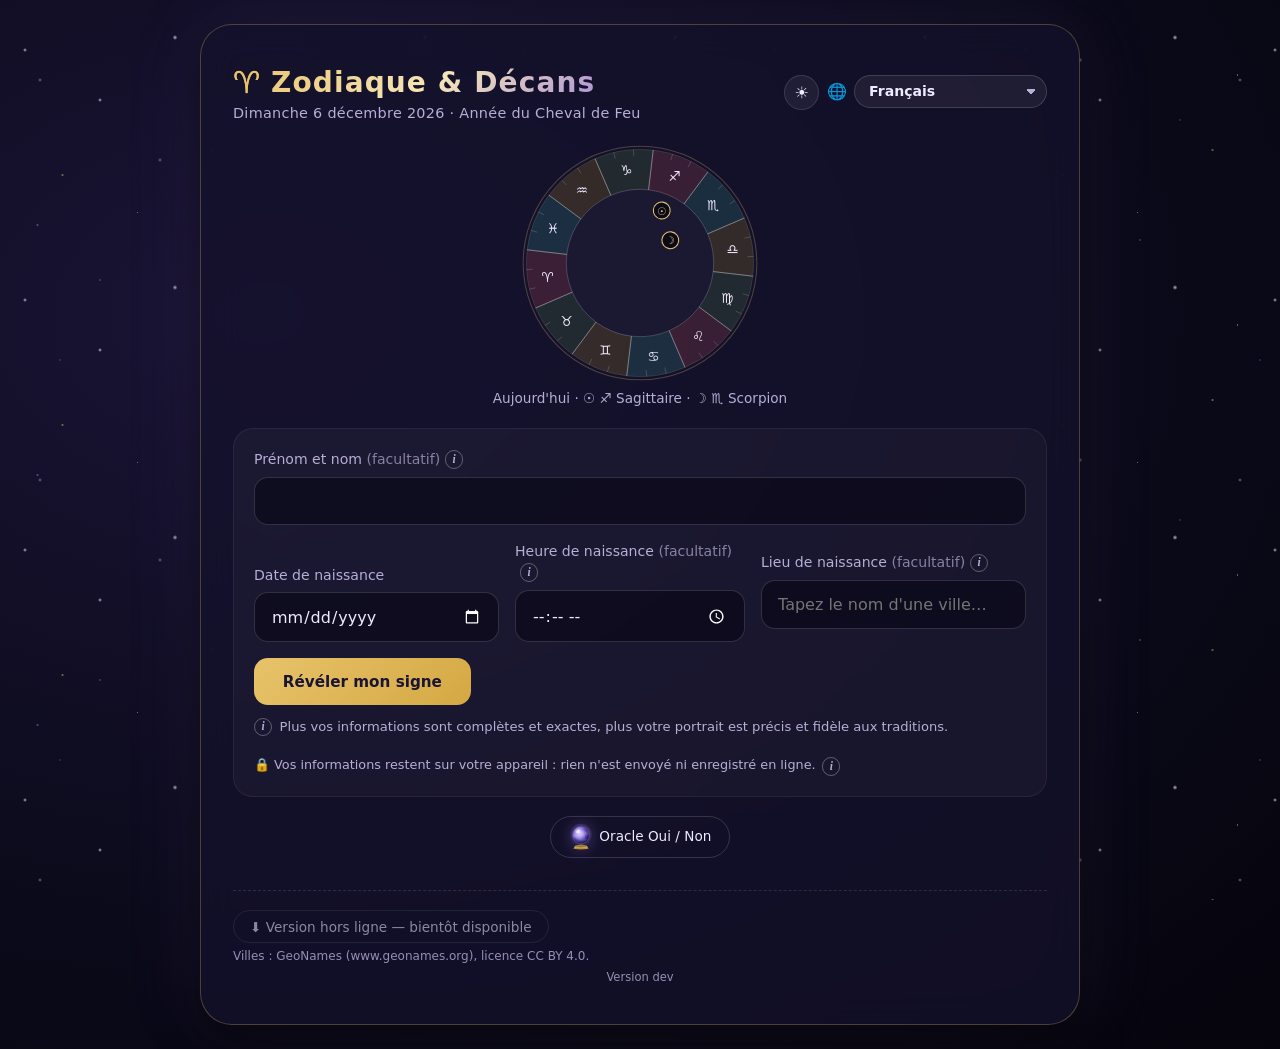
==== ZODIAC.html @ 946fdda5 "V7.8.1" ====
<!DOCTYPE html>
<html lang="fr">
<head>
<meta charset="UTF-8">
<meta name="viewport" content="width=device-width, initial-scale=1.0">
<title>Zodiaque & Décans · Cosmic Interface</title>
<!-- Export en image : copie locale de html2canvas (fonctionne sans internet) -->
<script src="html2canvas.min.js"></script>
<link rel="stylesheet" href="zodiac.css">
<link rel="stylesheet" href="zodiac-portrait.css">
<!-- Mode clair appliqué avant l'affichage, pour éviter un éclair sombre au chargement -->
<script>try { if (localStorage.getItem('zodiac_theme') === 'light') document.documentElement.dataset.theme = 'light'; } catch (e) {}</script>
</head>
<body>

<div class="app">
  <header class="header">
    <div class="brand">
      <h1><span class="sym" aria-hidden="true">♈&#xFE0E;</span><span id="appTitle">Zodiaque & Décans</span></h1>
      <p class="today" id="today"></p>
    </div>
    <div class="header-tools">
    <button type="button" class="theme-btn" id="themeBtn" aria-pressed="false"><span aria-hidden="true" id="themeIcon">☀</span></button>
    <div class="langs" id="langs">
      <span class="lang-globe" aria-hidden="true">🌐</span>
      <select id="langSelect" class="lang-select" aria-label="Language"></select>
    </div>
    </div>
  </header>

  <!-- Zone principale (repère pour les lecteurs d'écran) : roue, saisie et résultat -->
  <main class="app-main">
  <!-- Roue du zodiaque : tourne lentement à l'accueil, puis s'arrête sur le signe trouvé -->
  <figure class="wheel-wrap">
    <svg id="wheel" viewBox="-114 -114 228 228" role="img"></svg>
    <figcaption class="wheel-caption" id="wheelCaption"></figcaption>
  </figure>

  <div class="input-zone">
    <div class="field field-name">
      <div class="label-row"><label for="userName"><span id="labelName">Prénom et nom</span> <span class="opt">(facultatif)</span></label><span class="info-slot" id="infoSlotName"></span></div>
      <input type="text" id="userName" maxlength="40" autocomplete="name" spellcheck="false">
    </div>
    <div class="field">
      <label for="birthDate" id="labelBirthDate">Date de naissance</label>
      <input type="date" id="birthDate" required aria-describedby="errorMsg">
    </div>
    <div class="field field-time">
      <div class="label-row"><label for="birthTime"><span id="labelBirthTime">Heure de naissance</span> <span class="opt">(facultatif)</span></label><span class="info-slot" id="infoSlotTime"></span></div>
      <input type="time" id="birthTime">
    </div>
    <div class="field field-place">
      <div class="label-row"><label for="birthPlace"><span id="labelBirthPlace">Lieu de naissance</span> <span class="opt">(facultatif)</span></label><span class="info-slot" id="infoSlotPlace"></span></div>
      <div class="place-box">
        <input type="text" id="birthPlace" role="combobox" aria-autocomplete="list" aria-expanded="false" aria-controls="placeList" autocomplete="off" spellcheck="false">
        <button type="button" class="place-clear" id="placeClear" hidden>×</button>
        <ul class="place-list" id="placeList" role="listbox" hidden></ul>
      </div>
    </div>
    <button class="btn-reveal" id="btnReveal">Révéler mon signe</button>
    <p class="field-hint"><span class="field-hint-icon" aria-hidden="true">i</span> <span id="timePlaceHint"></span></p>
    <p class="privacy-line"><span aria-hidden="true">🔒</span> <span id="privacyLine"></span> <span class="info-slot" id="infoSlotPrivacy"></span></p>
  </div>
  <div class="oracle-entry"><button type="button" class="oracle-open" id="oracleOpen" data-oracle-open><span class="cb-mini" data-crystal="home"></span> <span id="oracleOpenLabel">Oracle Oui / Non</span></button></div>
  <div id="errorMsg" class="error-msg hidden" role="alert"></div>
  <div class="history" id="history" hidden></div>

  <div id="result" class="result hidden" aria-live="polite"></div>
  </main>

  <footer class="app-foot">
    <button type="button" class="offline-btn" id="offlineBtn"><span aria-hidden="true">⬇</span> <span id="offlineLabel">Version hors ligne</span></button>
    <button type="button" class="support-btn" id="supportOpen" data-support-open hidden><span aria-hidden="true">☕</span> <span id="supportOpenLabel">Soutenir le projet</span></button>
    <p class="offline-hint" id="offlineHint"></p>
    <p class="app-credit" id="placesCredit"></p>
    <p class="app-version" id="appVersion"></p>
  </footer>
</div>

<!-- SEARCH OVERLAY -->
<div id="overlay" class="search-overlay hidden" aria-hidden="true">
  <div class="sky">
    <svg class="constellation" viewBox="0 0 200 200" id="constSvg" aria-hidden="true"></svg>
    <div class="crosshair" id="crosshair"><div class="dot"></div></div>
  </div>
  <p class="search-text" id="searchText"></p>
</div>

<!-- ORACLE OUI / NON (zodiac-oracle.js) -->
<div id="oracle" class="oracle-overlay hidden" role="dialog" aria-modal="true" aria-labelledby="oracleTitle" aria-describedby="oracleHint" aria-hidden="true">
  <h2 class="oracle-title" id="oracleTitle">Oracle Oui / Non</h2>
  <p class="oracle-hint" id="oracleHint"></p>
  <div class="oracle-wheel">
    <span class="oracle-ans" data-answer="yes" style="left:50%;top:16%"></span>
    <span class="oracle-ans" data-answer="maybe" style="left:81%;top:50%"></span>
    <span class="oracle-ans" data-answer="no" style="left:50%;top:84%"></span>
    <span class="oracle-ans" data-answer="soon" style="left:19%;top:50%"></span>
    <div class="oracle-arrow" id="oracleArrow" aria-hidden="true"></div>
    <button type="button" class="oracle-spin" id="oracleSpin"><span class="cb-center" data-crystal="center" data-orbit="4"></span></button>
  </div>
  <p class="oracle-result" id="oracleResult" aria-live="polite"></p>
  <p class="oracle-note" id="oracleNote"></p>
  <button type="button" class="oracle-close" id="oracleClose">Fermer</button>
</div>

<!-- SOUTENIR LE PROJET (zodiac-support.js) -->
<div id="support" class="modal-overlay support-overlay hidden" role="dialog" aria-modal="true" aria-labelledby="supportTitle" aria-describedby="supportIntro" aria-hidden="true">
  <div class="modal support-card">
    <h2 class="support-title" id="supportTitle">Soutenir le projet</h2>
    <p class="support-intro" id="supportIntro"></p>
    <ul class="support-list" id="supportList"></ul>
    <button type="button" class="support-share" id="supportShare"><span aria-hidden="true">🔗</span> <span id="supportShareLabel">Partager l'appli</span></button>
    <p class="support-note" id="supportNote"></p>
    <button type="button" class="support-close" id="supportClose">Fermer</button>
  </div>
</div>

<!-- MODAL COMPATIBILITÉ -->
<div id="modalOverlay" class="modal-overlay hidden" role="dialog" aria-modal="true" aria-labelledby="modalTitle" aria-hidden="true">
  <div class="modal">
    <button class="modal-close" id="modalClose" aria-label="Close">×</button>
    <div class="modal-pair" id="modalPair"></div>
    <h3 id="modalTitle"></h3>
    <div class="modal-stars" id="modalStars"></div>
    <div class="modal-level" id="modalLevel"></div>
    <div class="modal-body" id="modalBody"></div>
  </div>
</div>

<!-- Ordre de chargement important : données → traductions → calculs → planètes → carte du ciel → observation → villes de naissance → thème natal → application -->
<script src="zodiac-data.js"></script>
<script src="zodiac-sky-data.js"></script>
<script src="zodiac-i18n.js"></script>
<script src="zodiac-i18n-fr.js"></script>
<script src="zodiac-i18n-en.js"></script>
<script src="zodiac-i18n-es.js"></script>
<script src="zodiac-i18n-zh.js"></script>
<script src="zodiac-i18n-ru.js"></script>
<script src="zodiac-i18n-de.js"></script>
<script src="zodiac-i18n-it.js"></script>
<script src="zodiac-i18n-ja.js"></script>
<script src="zodiac-i18n-ko.js"></script>
<script src="zodiac-i18n-pt.js"></script>
<script src="zodiac-i18n-tr.js"></script>
<script src="zodiac-i18n-ar.js"></script>
<script src="zodiac-i18n-hi.js"></script>
<script src="zodiac-i18n-th.js"></script>
<script src="zodiac-astro.js"></script>
<script src="zodiac-planets.js"></script>
<script src="zodiac-skymap.js"></script>
<script src="zodiac-observe.js"></script>
<script src="zodiac-places-data.js"></script>
<script src="zodiac-places.js"></script>
<script src="zodiac-natal.js"></script>
<script src="zodiac-transits.js"></script>
<script src="zodiac-calendar.js"></script>
<script src="zodiac-numerology.js"></script>
<script src="zodiac-tarot-art.js"></script>
<script src="zodiac-tarot-minors-art.js"></script>
<script src="zodiac-tarot.js"></script>
<script src="zodiac-spreads.js"></script>
<script src="zodiac-square.js"></script>
<script src="zodiac-portrait-data.js"></script>
<script src="zodiac-compat-data.js"></script>
<script src="zodiac-compat.js"></script>
<script src="zodiac-app.js"></script>
<script src="zodiac-oracle.js"></script>
<script src="zodiac-support.js"></script>
<script src="zodiac-portrait.js"></script>
<script src="zodiac-portrait-tests.js"></script>

</body>
</html>
---- zodiac.css ----
/* Zodiaque & Décans — feuille de style */
* { margin:0; padding:0; box-sizing:border-box; font-family:'Segoe UI',system-ui,sans-serif; }
:root{
  --bg-deep:#0b0a1a; --bg-card:rgba(20,18,45,.75);
  /* Couleurs dépendant du mode (sombre par défaut ; mode clair plus bas) */
  --page-bg:radial-gradient(ellipse at 20% 30%,#1a1435 0%,#0b0a1a 60%,#05040c 100%); --html-bg:#05040c;
  --ov-03:rgba(255,255,255,.03); --ov-04:rgba(255,255,255,.04); --ov-05:rgba(255,255,255,.05); --ov-06:rgba(255,255,255,.06);
  --ov-08:rgba(255,255,255,.08); --ov-12:rgba(255,255,255,.12); --ov-15:rgba(255,255,255,.15); --ov-30:rgba(255,255,255,.3);
  --pop-bg:#1b1738;
  --field-bg:rgba(10,8,25,.7); --scheme:dark; --option-bg:#1a1435; --on-gold:#1a1435; --on-purple:#0b0a1a; --purple-ink:#c4b0f0; --h1-mid:#f5e6b8;
  --modal-bg:linear-gradient(160deg,#1a1435,#0f0c24); --toast-bg:rgba(20,18,45,.95); --export-bg:#0b0a1a;
  --gold-bright:#e8c36a; --stars-opacity:.7; --stars2-opacity:.4;
  --star-5:#f8d677; --star-5-glow:0 0 8px rgba(248,214,119,.7); --star-4:#e8c269; --star-4-glow:0 0 5px rgba(232,194,105,.4);
  --star-3:#c1a057; --star-2:#957e50; --star-1:#71634b;
  --gold:#e8c36a; --purple:#9b7ede;
  --text:#f0eaff; --muted:#b8aed6;
  --glow:rgba(232,195,106,.25);
  --red:#ff5470; --green:#7de6a0;
  --transition-theme: .8s ease;
}
/* ---------- Mode clair ----------
   Mêmes variables, valeurs claires. --gold et --purple sont recalculés en JS (paintTheme) : couleur du signe
   assombrie pour rester lisible sur fond clair. La carte du ciel et l'animation de recherche restent nocturnes. */
:root[data-theme="light"]{
  --bg-deep:#f4f1fb; --bg-card:rgba(255,255,255,.82); --text:#1d1640; --muted:#5b5180;
  --red:#c8203f; --green:#1d8a4b;
  --page-bg:radial-gradient(ellipse at 20% 30%,#ffffff 0%,#f1edfb 55%,#e2d9f4 100%); --html-bg:#e2d9f4;
  --ov-03:rgba(40,28,90,.035); --ov-04:rgba(40,28,90,.045); --ov-05:rgba(40,28,90,.06); --ov-06:rgba(40,28,90,.08);
  --ov-08:rgba(40,28,90,.11); --ov-12:rgba(40,28,90,.14); --ov-15:rgba(40,28,90,.2); --ov-30:rgba(40,28,90,.3);
  --pop-bg:#ffffff;
  --field-bg:#ffffff; --scheme:light; --option-bg:#ffffff; --on-gold:#ffffff; --on-purple:#ffffff; --purple-ink:#5a3fa8; --h1-mid:#b08a2e;
  --modal-bg:linear-gradient(160deg,#ffffff,#f1edfb); --toast-bg:rgba(255,255,255,.97); --export-bg:#f4f1fb;
  --stars-opacity:.35; --stars2-opacity:.2;
  --star-5:#b8860b; --star-5-glow:none; --star-4:#c49a3a; --star-4-glow:none;
  --star-3:#c9ae72; --star-2:#d6c6a0; --star-1:#e3d9c2;
}

/* Fond sous la page : évite un éclair blanc lors du défilement élastique sur mobile */
html{ background:var(--html-bg); }
body{
  min-height:100vh;
  background:var(--page-bg);
  display:flex; align-items:center; justify-content:center;
  padding:1.5rem; overflow-x:hidden; position:relative;
}
body::before, body::after{
  content:''; position:fixed; inset:0; pointer-events:none; z-index:0;
  background-image:
    radial-gradient(2px 2px at 10% 20%,#fff,transparent),
    radial-gradient(1.5px 1.5px at 25% 70%,var(--gold),transparent),
    radial-gradient(2px 2px at 40% 40%,#fff,transparent),
    radial-gradient(1px 1px at 55% 85%,var(--purple),transparent),
    radial-gradient(2.5px 2.5px at 70% 15%,#fff,transparent),
    radial-gradient(1.5px 1.5px at 85% 60%,var(--gold),transparent),
    radial-gradient(1px 1px at 95% 30%,#fff,transparent),
    radial-gradient(1.5px 1.5px at 15% 90%,var(--purple),transparent);
  background-size:250px 250px;
  animation:starDrift 120s linear infinite; opacity:var(--stars-opacity);
  transition:background-image var(--transition-theme);
}
body::after{ background-size:400px 400px; animation-duration:200s; animation-direction:reverse; opacity:var(--stars2-opacity); }
@keyframes starDrift{ from{background-position:0 0} to{background-position:500px 500px} }

.app{
  position:relative; z-index:2; width:100%; max-width:880px;
  background:var(--bg-card); backdrop-filter:blur(18px); -webkit-backdrop-filter:blur(18px);
  border:1px solid var(--glow); border-radius:32px; padding:2.5rem 2rem;
  box-shadow:0 20px 40px rgba(0,0,0,.5), 0 0 80px rgba(155,126,222,.12);
  animation:fadeUp .8s cubic-bezier(.2,.8,.3,1);
  transition:border-color var(--transition-theme), box-shadow var(--transition-theme), max-width .5s ease;
}
@keyframes fadeUp{ from{opacity:0; transform:translateY(30px)} to{opacity:1; transform:translateY(0)} }

/* HEADER */
.header{ display:flex; flex-wrap:wrap; align-items:center; justify-content:space-between; gap:1rem; margin-bottom:1.8rem; }
.header h1{
  font-size:1.75rem; font-weight:600; letter-spacing:.04em;
  background:linear-gradient(135deg,var(--gold),var(--h1-mid),var(--purple));
  -webkit-background-clip:text; background-clip:text; color:transparent;
  display:flex; align-items:center; gap:.6rem;
  transition:background var(--transition-theme);
}
.sym, .sign-icon, .aff-sym, .modal-pair, .ruler-tag{ font-variant-emoji:text; }
.header h1 .sym{
  font-size:1.9rem; color:var(--gold); -webkit-text-fill-color:var(--gold);
  animation:spinSlow 20s linear infinite; display:inline-block;
  transition:color var(--transition-theme);
}
@keyframes spinSlow{ to{transform:rotate(360deg)} }

.langs{ display:flex; align-items:center; gap:.4rem; position:relative; }
.lang-globe{ font-size:1rem; opacity:.85; }
.lang-select{
  background:var(--ov-06); border:1px solid var(--ov-15); color:var(--text); border-radius:999px;
  padding:.45rem 2rem .45rem .9rem; font-size:.88rem; font-weight:600; cursor:pointer; color-scheme:var(--scheme);
  appearance:none; -webkit-appearance:none;
  background-image:linear-gradient(45deg, transparent 50%, var(--muted) 50%), linear-gradient(135deg, var(--muted) 50%, transparent 50%);
  background-position:calc(100% - 15px) 52%, calc(100% - 10px) 52%; background-size:5px 5px, 5px 5px; background-repeat:no-repeat;
}
[dir="rtl"] .lang-select{ padding:.45rem .9rem .45rem 2rem; background-position:15px 52%, 10px 52%; }
.lang-select:hover{ border-color:var(--gold); }
.lang-select:focus-visible{ outline:2px solid var(--gold); outline-offset:2px; }
.lang-btn{
  background:var(--ov-06); border:1px solid var(--ov-12);
  color:var(--muted); padding:.4rem .75rem; border-radius:999px;
  font-size:.8rem; font-weight:500; cursor:pointer;
  transition:all .25s ease;
}
.lang-btn:hover{ background:rgba(232,195,106,.15); color:var(--text); border-color:var(--gold); }
.lang-btn.active{ background:var(--gold); color:var(--on-gold); border-color:var(--gold); font-weight:700; box-shadow:0 0 18px rgba(232,195,106,.4); }
.lang-btn:focus-visible, .btn-reveal:focus-visible, .btn-secondary:focus-visible, .aff-item:focus-visible{
  outline:2px solid var(--gold); outline-offset:3px;
}

/* INPUT */
.input-zone{
  display:flex; flex-wrap:wrap; gap:1rem; align-items:flex-end;
  padding:1.25rem; margin-bottom:1rem;
  background:var(--ov-03); border-radius:20px;
  border:1px solid var(--ov-06);
}
.field{ display:flex; flex-direction:column; gap:.45rem; flex:1 1 220px; min-width:0; }
.field-time{ flex:0 1 230px; }
.field-name{ flex:1 1 100%; }
/* Libellés sur plusieurs lignes si besoin (langues aux mots longs) ; les champs restent alignés en bas */
.input-zone label{ font-size:.88rem; color:var(--muted); font-weight:500; white-space:normal; line-height:1.3; }
.field{ justify-content:flex-end; }
.input-zone .opt{ font-weight:400; opacity:.7; }
.input-zone select{
  width:100%; background:var(--field-bg); border:1px solid var(--ov-15); border-radius:14px;
  padding:.85rem 1rem; color:var(--text); font-size:1rem; outline:none; color-scheme:var(--scheme);
}
.input-zone select:focus{ border-color:var(--gold); box-shadow:0 0 0 3px rgba(232,195,106,.15); }
.field-place{ flex:1 1 240px; }
/* Champ de recherche de ville et suggestions */
.place-box{ position:relative; }
.place-box input{ width:100%; padding-inline-end:2.4rem; }
.place-clear{
  position:absolute; inset-inline-end:.45rem; top:50%; transform:translateY(-50%); width:1.8rem; height:1.8rem;
  border:none; border-radius:50%; background:transparent; color:var(--muted); font-size:1.2rem; line-height:1; cursor:pointer;
}
.place-clear:hover{ color:var(--text); background:var(--ov-08); }
.place-clear:focus-visible{ outline:2px solid var(--gold); outline-offset:1px; }
.place-list{
  position:absolute; inset-inline:0; top:calc(100% + 4px); z-index:60; list-style:none; max-height:330px; overflow-y:auto;
  background:var(--pop-bg); border:1px solid var(--ov-15); border-radius:14px; box-shadow:0 14px 34px rgba(0,0,0,.35); padding:.3rem;
}
.place-list[hidden]{ display:none; }
.place-list li{ display:flex; justify-content:space-between; align-items:baseline; gap:.8rem; padding:.55rem .75rem; border-radius:10px; cursor:pointer; }
.place-list li[aria-selected="true"]{ background:var(--ov-08); box-shadow:inset 3px 0 0 var(--gold); }
.place-list li:hover{ background:var(--ov-06); }
.po-name{ color:var(--text); font-size:.95rem; }
.po-alt{ color:var(--muted); font-size:.85rem; }
.po-meta{ color:var(--muted); font-size:.8rem; text-align:end; flex:none; max-width:55%; }
.po-empty{ color:var(--muted); font-size:.88rem; cursor:default; }
@media (max-width:640px){
  .place-list li{ flex-direction:column; align-items:flex-start; gap:.1rem; }
  .po-meta{ text-align:start; max-width:none; }
}
.range-warn{ margin:.5rem 0 0; padding:.55rem .8rem; border-radius:10px; font-size:.85rem; color:var(--text);
  background:rgba(255,167,87,.12); border:1px solid rgba(255,167,87,.4); }
.compat-form .field-place{ flex:1 1 220px; }
/* Observer le ciel cette nuit */
.night-card{ margin-top:1.1rem; }
.night-card h4{ font-size:.75rem; text-transform:uppercase; letter-spacing:.12em; color:var(--gold); margin:1rem 0 .5rem; }
.night-grid{ display:grid; grid-template-columns:repeat(auto-fit, minmax(170px, 1fr)); gap:.8rem; }
.night-item{ display:flex; flex-direction:column; gap:.2rem; }
.night-label{ font-size:.72rem; color:var(--muted); text-transform:uppercase; letter-spacing:.08em; }
.night-value{ color:var(--text); font-weight:600; font-size:.95rem; font-variant-emoji:text; }
.night-msg, .night-best{ color:var(--text); font-size:.9rem; margin-top:.6rem; }
.night-planets{ list-style:none; display:grid; gap:.4rem; color:var(--text); font-size:.92rem; }
.ecl-safety{ margin-top:.6rem; padding:.5rem .7rem; border-radius:10px; font-size:.82rem; color:var(--text);
  background:rgba(255,167,87,.12); border:1px solid rgba(255,167,87,.4); }
/* Synastrie */
.syn{ margin-top:1.2rem; padding-top:1rem; border-top:1px dashed rgba(255,255,255,.1); }
.syn h4{ font-size:.75rem; text-transform:uppercase; letter-spacing:.12em; color:var(--gold); margin-bottom:.4rem; }
.syn-balance{ color:var(--text); font-weight:600; margin-bottom:.8rem; }
.syn-cols{ display:grid; grid-template-columns:1fr 1fr; gap:1rem; }
.syn-col{ background:rgba(255,255,255,.03); border-radius:14px; padding:.8rem 1rem; }
.syn-col h5{ font-size:.72rem; text-transform:uppercase; letter-spacing:.1em; margin-bottom:.6rem; }
.syn-col.good h5{ color:var(--green); } .syn-col.bad h5{ color:var(--red); }
.syn-col ul{ list-style:none; display:grid; gap:.6rem; }
.syn-pair{ color:var(--text); font-size:.9rem; line-height:1.5; }
.syn-pair .sub{ color:var(--muted); font-size:.78rem; }
.syn-asp{ color:var(--gold); white-space:nowrap; }
.syn-col p{ color:var(--muted); font-size:.82rem; margin-top:.15rem; }
@media (max-width:640px){ .syn-cols{ grid-template-columns:1fr; } }
/* Roue du thème interactive */
.natal-wheel{ flex-direction:column; align-items:center; }
.wheel-hint{ color:var(--muted); font-size:.78rem; text-align:center; margin-top:.4rem; max-width:320px; }
.nw-hit{ cursor:pointer; outline:none; }
.nw-hitzone{ fill:transparent; }
.nw-hitline{ stroke:transparent; stroke-width:7; }
.nw-hit:hover .ws, .nw-hit:focus-visible .ws{ filter:brightness(1.5); }
.nw-hit:hover .nw-planet, .nw-hit:focus-visible .nw-planet, .nw-pl.nw-on .nw-planet,
.nw-hit:hover .nw-num, .nw-hit:focus-visible .nw-num, .nw-hit:hover .nw-axis-lab, .nw-hit:focus-visible .nw-axis-lab{ filter:drop-shadow(0 0 3px var(--gold)); font-weight:700; }
.nw-hit:focus-visible .nw-hitzone{ stroke:var(--gold); stroke-width:1; }
.nw-asp-g:hover .nw-asp, .nw-asp-g.nw-on .nw-asp{ stroke-width:1.8; opacity:1; }
.natal-svg.nw-focusing .nw-asp-g:not(.nw-on){ opacity:.12; }
/* Numérologie */
.numbers{ display:grid; gap:1.1rem; }
.num-card h3{ margin-bottom:.8rem; }
.num-grid{ display:grid; grid-template-columns:repeat(auto-fit, minmax(230px, 1fr)); gap:1rem; }
.num-item{ display:flex; flex-direction:column; gap:.5rem; }
.num-head{ display:flex; align-items:center; gap:.9rem; }
.num-value{ flex:none; display:inline-flex; align-items:center; justify-content:center; width:3.2rem; height:3.2rem; border-radius:50%;
  font-size:1.6rem; font-weight:700; color:var(--gold); border:2px solid var(--gold); box-shadow:0 0 18px var(--glow); }
.num-value.small{ width:2.4rem; height:2.4rem; font-size:1.15rem; border-width:1.5px; }
.num-label{ color:var(--text); font-weight:700; font-size:1rem; }
.num-desc{ color:var(--muted); font-size:.82rem; }
.num-master{ align-self:flex-start; font-size:.72rem; text-transform:uppercase; letter-spacing:.08em; color:#c4b0f0;
  background:rgba(155,126,222,.15); border:1px solid rgba(155,126,222,.35); border-radius:999px; padding:.2rem .7rem; }
.num-text{ color:var(--muted); font-size:.9rem; line-height:1.55; }
.num-cycles{ display:grid; grid-template-columns:repeat(3, 1fr); gap:1rem; margin-top:.4rem; }
.num-cycle{ display:flex; gap:.7rem; align-items:flex-start; }
.num-missing{ color:var(--text); font-size:.9rem; }
@media (max-width:640px){
  .num-cycles{ grid-template-columns:1fr; }
}
.app-credit{ flex:1 1 100%; color:var(--muted); font-size:.75rem; opacity:.8; }
.input-zone input[type=date], .input-zone input[type=time], .input-zone input[type=text]{
  width:100%; background:var(--field-bg);
  border:1px solid var(--ov-15); border-radius:14px;
  padding:.85rem 1rem; color:var(--text); font-size:1rem;
  outline:none; transition:border .3s, box-shadow .3s; color-scheme:var(--scheme);
}
.input-zone input:focus{ border-color:var(--gold); box-shadow:0 0 0 3px rgba(232,195,106,.15); }
.input-zone input.error{ border-color:var(--red); box-shadow:0 0 0 3px rgba(255,84,112,.15); }
.btn-reveal{
  background:linear-gradient(135deg,var(--gold),#d4a843); color:var(--on-gold);
  border:none; padding:.9rem 1.8rem; border-radius:14px;
  font-weight:700; font-size:.95rem; cursor:pointer;
  transition:transform .2s, box-shadow .3s, background var(--transition-theme);
  white-space:nowrap;
}
.btn-reveal:hover{ transform:translateY(-2px); box-shadow:0 12px 28px rgba(232,195,106,.35); }
.btn-reveal:active{ transform:translateY(0); }
.btn-reveal:disabled{ opacity:.5; cursor:wait; }

.error-msg{
  color:var(--red); font-size:.85rem; padding:.5rem 1rem;
  background:rgba(255,84,112,.1); border-radius:10px;
  border:1px solid rgba(255,84,112,.25); margin-bottom:1rem;
  animation:fadeIn .3s ease;
}
.error-msg.hidden{ display:none; }

/* ACTIONS SUR RÉSULTAT */
.result-actions{
  display:flex; gap:.6rem; flex-wrap:wrap; margin-bottom:1rem;
  animation:fadeIn .4s ease;
}
.btn-secondary{
  background:var(--ov-05); border:1px solid var(--ov-15);
  color:var(--text); padding:.6rem 1.1rem; border-radius:12px;
  font-size:.85rem; font-weight:500; cursor:pointer;
  transition:all .25s ease;
  display:inline-flex; align-items:center; gap:.4rem;
}
.btn-secondary:hover{ background:rgba(232,195,106,.15); border-color:var(--gold); transform:translateY(-1px); }
.btn-secondary:disabled{ opacity:.6; cursor:wait; }

/* SEARCH OVERLAY */
.search-overlay{
  position:fixed; inset:0; z-index:100;
  background:radial-gradient(ellipse at center,#0d0a24 0%,#04030a 100%);
  display:flex; flex-direction:column; align-items:center; justify-content:center;
  gap:2rem; transition:opacity .4s ease;
}
.search-overlay.hidden{ display:none; }
.search-overlay.fade-out{ opacity:0; }

.sky{
  position:relative; width:320px; height:320px;
  border-radius:50%;
  background:radial-gradient(circle,rgba(155,126,222,.08) 0%,transparent 70%);
  box-shadow:0 0 60px rgba(155,126,222,.15);
}
.sky::before, .sky::after{
  content:''; position:absolute; border-radius:50%;
  border:1px solid rgba(232,195,106,.15); pointer-events:none;
}
.sky::before{ inset:10%; animation:spinSlow 30s linear infinite; }
.sky::after{ inset:25%; border-color:rgba(155,126,222,.2); animation:spinSlow 20s linear infinite reverse; }

.crosshair{
  position:absolute; left:50%; top:50%;
  width:44px; height:44px; transform:translate(-50%,-50%);
  pointer-events:none; z-index:5;
}
.crosshair::before, .crosshair::after{
  content:''; position:absolute; background:var(--gold-bright);
  box-shadow:0 0 8px var(--gold-bright);
}
.crosshair::before{ left:50%; top:0; width:1px; height:100%; transform:translateX(-50%); }
.crosshair::after{ top:50%; left:0; height:1px; width:100%; transform:translateY(-50%); }
.crosshair .dot{
  position:absolute; left:50%; top:50%; width:6px; height:6px;
  background:var(--gold-bright); border-radius:50%; transform:translate(-50%,-50%);
  box-shadow:0 0 12px var(--gold-bright);
}

.constellation{ position:absolute; inset:0; width:100%; height:100%; }
.const-star{ fill:#fff; opacity:0; animation:starFade .4s ease-out forwards; filter:drop-shadow(0 0 4px var(--gold-bright)); }
@keyframes starFade{ to{opacity:1} }
.const-line{
  stroke:var(--gold-bright); stroke-width:1.6; fill:none;
  stroke-dasharray:100; stroke-dashoffset:100;
  animation:drawLine .55s ease-out forwards;
  filter:drop-shadow(0 0 3px var(--gold-bright));
}
@keyframes drawLine{ to{stroke-dashoffset:0} }

.search-text{
  color:var(--gold-bright); font-size:1rem; letter-spacing:.15em;
  text-transform:uppercase; font-weight:500;
  animation:pulseText 1.4s ease-in-out infinite;
}
@keyframes pulseText{ 0%,100%{opacity:.5} 50%{opacity:1} }

/* ORACLE OUI / NON (zodiac-oracle.js) — même ambiance que l'écran de recherche, dans les deux thèmes */
.oracle-entry{ display:flex; justify-content:center; margin-top:1.2rem; }
.oracle-open{
  background:transparent; border:1px solid var(--ov-15); color:var(--text); cursor:pointer;
  border-radius:999px; padding:.45rem 1.1rem; font:inherit; font-size:.85rem;
}
.oracle-open:hover{ border-color:var(--gold); }
.oracle-open:focus-visible{ outline:2px solid var(--gold); outline-offset:3px; }
.oracle-more{ text-align:center; margin:1.4rem 0 .4rem; }
.oracle-overlay{
  position:fixed; inset:0; z-index:150; overflow-y:auto;
  background:radial-gradient(ellipse at center,#0d0a24 0%,#04030a 100%); color:#f0eaff;
  display:flex; flex-direction:column; align-items:center; justify-content:center; gap:1.1rem;
  padding:calc(1.5rem + env(safe-area-inset-top, 0px)) 1rem calc(1.5rem + env(safe-area-inset-bottom, 0px));
  text-align:center; animation:fadeIn .4s ease;
}
.oracle-overlay.hidden{ display:none; }
.oracle-title{ color:var(--gold-bright); font-size:1.05rem; letter-spacing:.15em; text-transform:uppercase; font-weight:600; margin:0; }
.oracle-hint{ color:#cfc6ea; font-size:.9rem; margin:0; max-width:30rem; min-height:1.4em; }
.oracle-wheel{
  position:relative; width:min(88vw, 330px); aspect-ratio:1; flex:none; border-radius:50%;
  background:radial-gradient(circle,rgba(155,126,222,.12) 0%,transparent 70%);
  box-shadow:0 0 60px rgba(155,126,222,.18), inset 0 0 0 1px rgba(232,195,106,.25);
}
.oracle-wheel::before, .oracle-wheel::after{ content:''; position:absolute; border-radius:50%; pointer-events:none; }
.oracle-wheel::before{ inset:18%; border:1px dashed rgba(232,195,106,.18); animation:spinSlow 40s linear infinite; }
.oracle-wheel::after{ inset:32%; border:1px solid rgba(155,126,222,.25); animation:spinSlow 26s linear infinite reverse; }
.oracle-ans{
  position:absolute; transform:translate(-50%,-50%); white-space:nowrap;
  color:#b8aed6; font-size:.95rem; font-weight:600; letter-spacing:.04em; z-index:1;
  transition:color .4s ease, text-shadow .4s ease, transform .4s ease;
}
.oracle-ans.on{ color:var(--gold-bright); text-shadow:0 0 12px var(--gold-bright), 0 0 24px var(--gold-bright); transform:translate(-50%,-50%) scale(1.12); }
@media (max-width:480px){ .oracle-ans{ font-size:.85rem; } }
/* Flèche lumineuse qui fait le tour du cercle : un calque de la taille du cercle tourne sur lui-même,
   la pointe (en haut du calque) longe le bord et montre la réponse vers l'intérieur */
.oracle-arrow{ position:absolute; inset:0; transform:rotate(0deg); pointer-events:none; }
.oracle-arrow::before{
  content:''; position:absolute; left:50%; top:1.5%; transform:translateX(-50%);
  border-left:10px solid transparent; border-right:10px solid transparent; border-top:16px solid var(--gold-bright);
  filter:drop-shadow(0 0 6px var(--gold-bright));
}
.oracle-arrow.spinning::before{ animation:oracleGlow .3s ease-in-out infinite alternate; }
@keyframes oracleGlow{ from{ opacity:.55; filter:drop-shadow(0 0 3px var(--gold-bright)) } to{ opacity:1; filter:drop-shadow(0 0 12px var(--gold-bright)) drop-shadow(0 0 22px var(--gold-bright)) } }
.oracle-spin{
  position:absolute; left:50%; top:50%; transform:translate(-50%,-50%); z-index:2;
  width:34%; aspect-ratio:1; border-radius:50%; cursor:pointer; padding:0;
  border:0; background:transparent; color:var(--gold-bright);
}
.oracle-spin:hover .crystal-ball{ filter:drop-shadow(0 0 14px rgba(196,170,255,.75)); }
.oracle-spin:focus-visible{ outline:2px solid var(--gold-bright); outline-offset:4px; }
.oracle-result{ color:var(--gold-bright); font-size:1.6rem; font-weight:700; letter-spacing:.12em; text-transform:uppercase; min-height:1.3em; margin:0; }
.oracle-result:not(:empty){ animation:fadeIn .5s ease; }
.oracle-note{ color:#9d93c0; font-size:.78rem; font-style:italic; margin:0; }
.oracle-close{
  background:transparent; border:1px solid rgba(232,195,106,.35); color:var(--gold-bright); cursor:pointer;
  border-radius:999px; padding:.45rem 1.4rem; font:inherit; font-size:.85rem;
}
.oracle-close:hover{ border-color:var(--gold-bright); }
.oracle-close:focus-visible{ outline:2px solid var(--gold-bright); outline-offset:3px; }
@media (prefers-reduced-motion: reduce){ .oracle-wheel::before, .oracle-wheel::after, .oracle-arrow.spinning::before{ animation:none; } }
/* Boule de cristal de l'Oracle (zodiac-oracle.js) : brume, halo, étincelles, étoiles en orbite */
.crystal-ball{ display:block; width:100%; height:auto; overflow:visible; filter:drop-shadow(0 0 8px rgba(155,126,230,.45)); transition:filter .4s ease; }
.cb-mist{ transform-box:fill-box; transform-origin:center; animation:cbMist 14s linear infinite; }
.cb-halo{ transform-box:fill-box; transform-origin:center; animation:cbHalo 3.2s ease-in-out infinite; }
.cb-spark{ animation:cbSpark 2.4s ease-in-out infinite; }
.cb-spark.s2{ animation-delay:.6s; } .cb-spark.s3{ animation-delay:1.2s; } .cb-spark.s4{ animation-delay:1.8s; }
@keyframes cbMist{ to{ transform:rotate(360deg); } }
@keyframes cbHalo{ 0%,100%{ opacity:.65; transform:scale(.96); } 50%{ opacity:1; transform:scale(1.04); } }
@keyframes cbSpark{ 0%,100%{ opacity:.15; } 50%{ opacity:1; } }
.cb-mini, .cb-center, .cb-teaser{ position:relative; display:inline-block; }
.cb-mini{ width:24px; height:26px; vertical-align:middle; margin-inline-end:.15rem; }
.cb-center{ width:100%; height:100%; }
.cb-teaser{ width:92px; flex:none; }
.cb-orbit{ position:absolute; inset:-14%; animation:cbOrbit 18s linear infinite; pointer-events:none; }
.cb-star{ position:absolute; left:50%; top:50%; color:var(--gold-bright); font-size:.75rem; line-height:1;
  transform:rotate(var(--a)) translateY(-62%) translateY(-1.2rem); text-shadow:0 0 6px var(--gold-bright); }
.cb-center .cb-orbit{ inset:-22%; }
.cb-center .cb-star{ font-size:.9rem; transform:rotate(var(--a)) translateY(-3.4rem); }
.cb-teaser .cb-star{ transform:rotate(var(--a)) translateY(-3.2rem); }
@keyframes cbOrbit{ to{ transform:rotate(360deg); } }
.oracle-overlay.is-spinning .cb-mist{ animation-duration:1.4s; }
.oracle-overlay.is-spinning .cb-halo{ animation-duration:.8s; }
.oracle-overlay.is-spinning .cb-orbit{ animation-duration:3s; }
.oracle-overlay.is-spinning .crystal-ball{ filter:drop-shadow(0 0 18px rgba(214,190,255,.9)); }
/* Carte d'invitation de l'onglet Tarot */
.oracle-more{ margin:1.6rem 0 .4rem; }
.oracle-teaser{ display:flex; align-items:center; gap:1.4rem; width:100%; max-width:560px; margin:0 auto; padding:1.2rem 1.4rem; cursor:pointer;
  text-align:start; border-radius:18px; border:1px solid rgba(232,195,106,.35); color:#f0eaff; font:inherit;
  background:radial-gradient(ellipse at 20% 50%, #2a1f5c 0%, #120d2c 70%); box-shadow:0 0 30px rgba(155,126,230,.18); }
.oracle-teaser:hover{ border-color:var(--gold-bright); box-shadow:0 0 36px rgba(155,126,230,.35); }
.oracle-teaser:focus-visible{ outline:2px solid var(--gold-bright); outline-offset:3px; }
.ot-txt{ display:flex; flex-direction:column; gap:.3rem; }
.ot-title{ font-weight:700; font-size:1.05rem; color:var(--gold-bright); letter-spacing:.04em; }
.ot-sub{ font-size:.88rem; color:#d8cff5; line-height:1.45; }
.ot-note{ font-size:.75rem; color:#a79cc9; font-style:italic; }
@media (prefers-reduced-motion: reduce){ .cb-mist, .cb-halo, .cb-spark, .cb-orbit{ animation:none !important; } }

/* SOUTENIR LE PROJET (zodiac-support.js) — fenêtre dans le style de la modale de compatibilité */
.support-btn{
  background:transparent; border:1px solid var(--gold); color:var(--gold); cursor:pointer;
  border-radius:999px; padding:.4rem 1rem; font:inherit; font-size:.85rem;
}
.support-btn:hover{ background:var(--ov-08); }
.support-btn:focus-visible, .support-link:focus-visible, .support-platform:focus-visible, .support-share:focus-visible, .support-close:focus-visible{ outline:2px solid var(--gold); outline-offset:3px; }
.support-line{ text-align:center; color:var(--muted); font-size:.9rem; margin:1.6rem 0 .2rem; }
.support-line[hidden], .support-btn[hidden], .support-link[hidden]{ display:none; }
.support-link{ background:none; border:0; padding:0 .2rem; color:var(--gold); font:inherit; font-weight:600; cursor:pointer; text-decoration:underline; text-underline-offset:3px; }
.support-card{ text-align:center; }
.support-title{ font-size:1.2rem; color:var(--text); margin:0 0 .6rem; }
.support-intro{ color:var(--text); font-size:.95rem; line-height:1.5; margin:0 0 1.1rem; }
.support-list{ list-style:none; margin:0 0 1rem; padding:0; display:grid; gap:.55rem; }
.support-platform{
  display:block; padding:.65rem 1rem; border-radius:14px; text-decoration:none; font-weight:600;
  color:var(--text); background:var(--ov-08); border:1px solid var(--ov-15);
}
.support-platform:hover{ border-color:var(--gold); color:var(--gold); }
.support-share{
  background:transparent; border:1px dashed var(--ov-30); color:var(--text); cursor:pointer;
  border-radius:14px; padding:.6rem 1rem; width:100%; font:inherit; font-size:.9rem;
}
.support-share:hover{ border-color:var(--gold); }
.support-note{ color:var(--muted); font-size:.78rem; margin:.9rem 0 1rem; }
.support-close{
  background:transparent; border:1px solid var(--ov-15); color:var(--text); cursor:pointer;
  border-radius:999px; padding:.45rem 1.4rem; font:inherit; font-size:.85rem;
}
.support-close:hover{ border-color:var(--gold); }

/* RESULT */
.result{ animation:fadeIn .6s ease forwards; }
.result.hidden{ display:none; }
@keyframes fadeIn{ from{opacity:0; transform:translateY(15px)} to{opacity:1; transform:translateY(0)} }

.card{
  background:var(--ov-04); border:1px solid var(--ov-08);
  border-radius:22px; padding:1.5rem 1.6rem; margin-bottom:1.1rem;
  position:relative; overflow:hidden;
  transition:border-color .3s, transform .3s;
}
.card:hover{ border-color:rgba(232,195,106,.3); transform:translateY(-2px); }
.card::before{
  content:''; position:absolute; top:0; left:0; width:100%; height:3px;
  background:linear-gradient(90deg,transparent,var(--gold),var(--purple),transparent);
  opacity:.6;
}
.card h3{
  font-size:.78rem; text-transform:uppercase; letter-spacing:.15em;
  color:var(--gold); font-weight:600; margin-bottom:1rem;
}

.sign-head{ display:flex; align-items:center; gap:1.2rem; margin-bottom:1rem; }

/* Titulaire du profil (affiché en tête de l'image exportée). Pas de texte en dégradé :
   html2canvas ne sait pas le rendre. */
.owner{ padding:0 .4rem 1rem; }
.owner-name{ font-size:1.6rem; font-weight:600; color:var(--text); line-height:1.25; overflow-wrap:anywhere; }
.owner-birth{ font-size:.9rem; color:var(--muted); margin-top:.2rem; }

.brand{ display:flex; flex-direction:column; gap:.3rem; min-width:0; }
.today{ color:var(--muted); font-size:.9rem; letter-spacing:.02em; }
.sign-icon{
  font-size:3.2rem; line-height:1; color:var(--gold);
  filter:drop-shadow(0 0 12px rgba(232,195,106,.4));
  animation:pulseGlow 3s ease-in-out infinite;
}
@keyframes pulseGlow{
  0%,100%{ filter:drop-shadow(0 0 12px rgba(232,195,106,.3)) }
  50%{ filter:drop-shadow(0 0 22px rgba(232,195,106,.7)) }
}
.sign-name{ font-size:1.9rem; font-weight:600; color:var(--text); line-height:1.2; }
.sign-meta{ font-size:.85rem; color:var(--gold); letter-spacing:.06em; text-transform:uppercase; margin-top:.2rem; }
.summary{ color:var(--muted); line-height:1.65; font-size:.98rem; }
.cusp-note{
  color:var(--text); font-size:.88rem; line-height:1.5;
  background:rgba(232,195,106,.08); border:1px solid rgba(232,195,106,.25);
  border-radius:12px; padding:.6rem .9rem; margin-bottom:1rem;
}

.info-grid{
  display:grid; grid-template-columns:repeat(auto-fit, minmax(140px,1fr));
  gap:.7rem; margin-top:1.2rem; padding-top:1.2rem;
  border-top:1px dashed var(--ov-08);
}
.info-item{ display:flex; flex-direction:column; gap:.25rem; }
.info-label{ font-size:.7rem; color:var(--muted); text-transform:uppercase; letter-spacing:.1em; }
.info-value{ color:var(--text); font-weight:600; font-size:.92rem; }
.info-value .swatch{
  display:inline-block; width:12px; height:12px; border-radius:50%;
  margin-inline-end:4px; vertical-align:middle; border:1px solid var(--ov-30);
}

.duo{ display:grid; grid-template-columns:1fr 1fr; gap:1.1rem; }
.duo-block{ background:var(--ov-03); border-radius:16px; padding:1rem 1.2rem; }
.duo-block h4{ font-size:.75rem; text-transform:uppercase; letter-spacing:.12em; margin-bottom:.7rem; }
.duo-block.strengths h4{ color:var(--green); }
.duo-block.weaknesses h4{ color:var(--red); }
.duo-block ul{ list-style:none; display:flex; flex-direction:column; gap:.4rem; }
.duo-block li{ color:var(--text); font-size:.9rem; display:flex; align-items:center; gap:.5rem; }
.duo-block.strengths li::before{ content:'▲'; color:var(--green); font-size:.65rem; }
.duo-block.weaknesses li::before{ content:'▼'; color:var(--red); font-size:.65rem; }

.duo-info{ display:grid; grid-template-columns:1fr 1fr; gap:1.1rem; }
.info-block{ padding:.4rem .2rem; }
.info-block .icon{ font-size:1.5rem; margin-bottom:.4rem; display:block; }
.info-block h4{ color:var(--gold); font-size:.75rem; letter-spacing:.12em; text-transform:uppercase; margin-bottom:.4rem; }
.info-block .text{ color:var(--muted); font-size:.9rem; line-height:1.55; }

.decan-badge{
  display:inline-flex; align-items:center; gap:.6rem;
  background:rgba(155,126,222,.15); border:1px solid rgba(155,126,222,.35);
  border-radius:999px; padding:.5rem 1.2rem;
  font-size:.9rem; font-weight:600; color:var(--purple-ink); margin-bottom:1rem;
}
/* Double fiche : occidental | chinois. Les 10 cartes sont dans une seule grille : sur grand écran,
   5 rangées × 2 colonnes (deux cartes d'une même rangée ont la même hauteur) ; sur petit écran,
   une colonne : les 5 cartes occidentales puis les 5 chinoises. */
.dual{ display:grid; gap:1.1rem; }
.dual > .card{ margin-bottom:0; }
@media (min-width:960px){
  .app.has-result{ max-width:1180px; }
  .dual{ grid-template-columns:1fr 1fr; grid-template-rows:repeat(5, auto); grid-auto-flow:column; }
}
/* Horoscope du jour (hors de l'image exportée) */
.sr-only{ position:absolute; width:1px; height:1px; padding:0; margin:-1px; overflow:hidden; clip:rect(0,0,0,0); white-space:nowrap; border:0; }
.sky-card{ margin-top:1.1rem; }
.sky-head{ display:flex; flex-wrap:wrap; align-items:center; justify-content:space-between; gap:.8rem 1rem; margin-bottom:.4rem; }
.sky-head h3{ margin-bottom:0; }
.sky-controls{ display:flex; flex-wrap:wrap; align-items:center; gap:.6rem; }
.sky-controls input[type=date]{
  background:var(--field-bg); border:1px solid var(--ov-15); border-radius:12px;
  padding:.5rem .8rem; color:var(--text); font-size:.9rem; color-scheme:var(--scheme); outline:none;
}
.sky-controls input[type=date]:focus{ border-color:var(--gold); }
.seg{ display:inline-flex; border:1px solid var(--ov-15); border-radius:12px; overflow:hidden; }
.seg button{ background:transparent; border:none; color:var(--muted); padding:.5rem .9rem; font-size:.85rem; cursor:pointer; }
.seg button[aria-pressed="true"]{ background:var(--gold); color:var(--on-gold); font-weight:700; }
.seg button:focus-visible, .sky-controls input:focus-visible{ outline:2px solid var(--gold); outline-offset:2px; }
.sky-sub{ color:var(--text); font-size:.95rem; margin-bottom:.4rem; }
.sky-grid{ display:grid; gap:1.4rem; }
@media (min-width:960px){ .sky-grid{ grid-template-columns:minmax(0,2fr) minmax(0,1fr); } }
.sky-card h4{ font-size:.75rem; text-transform:uppercase; letter-spacing:.12em; color:var(--gold); margin:1.1rem 0 .6rem; }
.transits{ list-style:none; display:flex; flex-direction:column; gap:.8rem; }
.transit{ display:flex; gap:.8rem; align-items:flex-start; }
.tr-sym{ font-size:1.3rem; color:var(--gold); width:1.6rem; text-align:center; flex:none; line-height:1.3; font-variant-emoji:text; }
.tr-head{ color:var(--text); font-size:.92rem; }
.tr-sign{ color:var(--gold); font-variant-emoji:text; }
.tr-aspect{ color:var(--muted); }
.tr-when{ color:var(--gold); font-size:.8rem; margin-inline-start:.3rem; }
.transit p{ color:var(--muted); font-size:.88rem; line-height:1.55; margin-top:.15rem; }
.sky-none{ color:var(--muted); font-size:.92rem; margin-top:1rem; }
.positions{ list-style:none; display:flex; flex-direction:column; gap:.35rem; }
.positions li{ display:grid; grid-template-columns:1.4rem minmax(0,1fr) auto 1rem; gap:.5rem; align-items:center; font-size:.86rem; }
.pos-sym{ color:var(--gold); text-align:center; font-variant-emoji:text; }
.pos-name{ color:var(--text); }
.pos-sign{ color:var(--muted); white-space:nowrap; }
.pos-sign span{ color:var(--gold); font-variant-emoji:text; }
.pos-retro{ color:var(--red); font-weight:700; }
.moon-events{ list-style:none; display:flex; flex-direction:column; gap:.35rem; font-size:.86rem; color:var(--text); }
.sky-note{ color:var(--muted); font-size:.78rem; margin-top:1.2rem; opacity:.8; }

/* Carte du ciel */
.map-card{ margin-top:1.1rem; }
.sky-controls select{
  background:var(--field-bg); border:1px solid var(--ov-15); border-radius:12px;
  padding:.5rem .8rem; color:var(--text); font-size:.9rem; color-scheme:var(--scheme); max-width:16rem;
}
.sky-controls select:focus-visible{ outline:2px solid var(--gold); outline-offset:2px; }
.map-grid{ display:grid; gap:1.4rem; align-items:start; margin-top:.6rem; }
@media (min-width:960px){ .map-grid{ grid-template-columns:minmax(0,3fr) minmax(0,2fr); } }
.map-main{ display:flex; flex-direction:column; align-items:center; gap:.8rem; }
#skySvg{ width:100%; max-width:560px; height:auto; display:block; }
.sky-bg{ fill:#070616; stroke:rgba(255,255,255,.25); stroke-width:.4; }
#skySvg.daylight .sky-bg{ fill:#1b2748; }
#skySvg.daylight .st{ opacity:.2; }
.alt-ring{ fill:none; stroke:rgba(255,255,255,.08); stroke-width:.3; stroke-dasharray:1 1.5; }
.cl{ fill:none; stroke:rgba(155,126,222,.35); stroke-width:.35; }
.cl-zod{ stroke:rgba(232,195,106,.45); }
.cl-mine{ stroke:var(--gold-bright); stroke-width:.75; }
.ecl{ fill:none; stroke:var(--gold-bright); stroke-width:.3; stroke-dasharray:1.2 1.2; opacity:.5; }
.st-b{ fill:#cfe0ff; } .st-w{ fill:#ffffff; } .st-y{ fill:#fff1d0; } .st-o{ fill:#ffcf9e; }
.lbl{ fill:rgba(240,234,255,.55); font-size:3.6px; text-anchor:middle; }
.lbl-zod{ fill:rgba(232,195,106,.8); font-size:4px; }
.lbl-mine{ fill:var(--gold-bright); font-weight:700; }
.pl-dot{ stroke:#0b0a1a; stroke-width:.4; }
.pl-sun{ fill:#f8d677; } .pl-moon{ fill:#ececf4; } .pl-mercury{ fill:#bdbdbd; } .pl-venus{ fill:#f7f2de; }
.pl-mars{ fill:#ff7a5c; } .pl-jupiter{ fill:#e8c9a0; } .pl-saturn{ fill:#e6d48a; }
.pl-txt{ font-size:4.6px; fill:#f0eaff; font-variant-emoji:text; }
.radiant{ fill:#7de6a0; font-size:4.2px; text-anchor:middle; }
.dir{ fill:var(--muted); font-size:6px; text-anchor:middle; dominant-baseline:middle; }
.map-time{ display:flex; flex-wrap:wrap; align-items:center; gap:.4rem .8rem; width:100%; max-width:560px; }
.map-time label{ color:var(--muted); font-size:.82rem; }
.map-time input{ flex:1 1 180px; accent-color:var(--gold); }
.map-time output{ color:var(--text); font-size:.9rem; }
.map-side h4{ font-size:.75rem; text-transform:uppercase; letter-spacing:.12em; color:var(--gold); margin:1.1rem 0 .6rem; }
.map-place{ color:var(--text); font-size:.92rem; line-height:1.5; }
.map-day{ color:var(--text); font-size:.86rem; background:rgba(232,195,106,.08); border:1px solid rgba(232,195,106,.25); border-radius:12px; padding:.5rem .8rem; margin-top:.8rem; }
.map-list{ list-style:none; display:flex; flex-direction:column; gap:.4rem; font-size:.88rem; color:var(--text); }
.map-list .sub, .map-place .sub{ color:var(--muted); }
.map-sym{ color:var(--gold); display:inline-block; width:1.2rem; text-align:center; font-variant-emoji:text; }

/* Compatibilité à deux */
.compat-card{ margin-top:1.1rem; }
.compat-form{ display:flex; flex-wrap:wrap; gap:1rem; align-items:flex-end; }
.compat-form .field{ flex:1 1 200px; }
.compat-form .field-time{ flex:0 1 240px; }
.compat-form label{ font-size:.85rem; color:var(--muted); font-weight:500; }
.compat-form .opt{ font-weight:400; opacity:.7; }
.compat-form input{
  width:100%; background:var(--field-bg); border:1px solid var(--ov-15); border-radius:14px;
  padding:.75rem .9rem; color:var(--text); font-size:.95rem; outline:none; color-scheme:var(--scheme);
}
.compat-form input:focus{ border-color:var(--gold); box-shadow:0 0 0 3px rgba(232,195,106,.15); }
.pair-error{ color:var(--red); font-size:.85rem; margin-top:.7rem; }
.pair-error.hidden{ display:none; }
.pair-head{ display:flex; flex-wrap:wrap; align-items:center; justify-content:center; gap:.8rem 1.4rem; margin:1.4rem 0 1rem; text-align:center; }
.pair-name{ font-size:1.25rem; font-weight:600; color:var(--text); overflow-wrap:anywhere; }
.pair-signs{ color:var(--gold); font-size:.9rem; margin-top:.2rem; font-variant-emoji:text; }
.pair-x{ font-size:1.6rem; color:var(--muted); }
.pair-global{ display:flex; flex-direction:column; align-items:center; gap:.3rem; text-align:center; margin-bottom:1.2rem; }
.pair-global .modal-stars, .pair-global .modal-level{ margin-bottom:0; }
.pair-global-label{ font-size:.75rem; text-transform:uppercase; letter-spacing:.12em; color:var(--muted); }
.pair-score{ color:var(--text); font-weight:700; }
.pair-axes{ display:grid; gap:1rem; }
@media (min-width:960px){ .pair-axes{ grid-template-columns:repeat(3, minmax(0,1fr)); } }
.pair-axis{ background:var(--ov-03); border:1px solid var(--ov-06); border-radius:16px; padding:1rem 1.1rem; }
.pair-axis h4{ font-size:.75rem; text-transform:uppercase; letter-spacing:.12em; color:var(--gold); margin-bottom:.6rem; }
.pair-line{ display:flex; flex-wrap:wrap; justify-content:space-between; gap:.4rem; color:var(--text); font-size:.9rem; margin-bottom:.5rem; font-variant-emoji:text; }
.pair-axis p{ color:var(--muted); font-size:.88rem; line-height:1.55; }
.pair-axis .modal-element{ margin-top:.7rem; }
/* Compatibilité approfondie (zodiac-compat.js) : bilan, aperçu, axes, pastilles de tonalité */
.compat-tally{ display:flex; flex-wrap:wrap; justify-content:center; gap:.3rem .6rem; color:var(--muted); font-size:.9rem; margin:0 0 1rem; text-align:center; }
.compat-tally strong{ color:var(--text); }
.compat-preview{ background:var(--ov-03); border:1px solid var(--ov-06); border-radius:16px; padding:1rem 1.2rem; display:grid; gap:.55rem; }
.compat-preview p{ color:var(--text); line-height:1.55; margin:0; }
.compat-key{ display:flex; flex-wrap:wrap; align-items:center; gap:.35rem; }
.compat-key strong{ color:var(--gold); }
.compat-toggle-row{ text-align:center; margin:1rem 0 .4rem; }
.compat-full[hidden]{ display:none; }
.compat-method{ color:var(--muted); font-size:.8rem; text-align:center; margin:.6rem 0 1rem; line-height:1.6; }
.compat-axes{ display:grid; gap:1rem; }
@media (min-width:960px){ .compat-axes{ grid-template-columns:repeat(3, minmax(0,1fr)); } }
.compat-axis{ background:var(--ov-03); border:1px solid var(--ov-06); border-radius:16px; padding:1rem 1.1rem; }
.compat-axis-head{ display:flex; flex-wrap:wrap; align-items:center; justify-content:space-between; gap:.4rem; margin-bottom:.55rem; }
.compat-axis h4{ font-size:.75rem; text-transform:uppercase; letter-spacing:.12em; color:var(--gold); margin:0; }
.compat-line{ color:var(--text); font-size:.88rem; line-height:1.6; margin-bottom:.5rem; font-variant-emoji:text; }
.compat-line .sub, .compat-dir .sub{ color:var(--muted); font-size:.78rem; }
.compat-dir{ color:var(--text) !important; font-size:.85rem !important; margin-top:.4rem; font-variant-emoji:text; }
.compat-axis p{ color:var(--muted); font-size:.88rem; line-height:1.55; margin:0 0 .45rem; }
.compat-axis p strong{ color:var(--text); }
.compat-axis .modal-element{ margin-top:.3rem; }
.compat-note{ font-style:italic; font-size:.8rem !important; }
.compat-unsure{ border-style:dashed; }
/* Pastilles : libellé toujours écrit, couleur en plus (jamais seule) */
.tone-pill{ display:inline-flex; align-items:center; gap:.35rem; border:1px solid var(--ov-15); border-radius:999px; padding:.12rem .6rem; font-size:.72rem; font-weight:600; color:var(--text); white-space:nowrap; }
.tone-pill::before{ content:''; width:.55rem; height:.55rem; border-radius:50%; flex:none; }
.tone-harmony::before{ background:var(--green); }
.tone-complement::before{ background:#8f7cf0; }
.tone-attention::before{ background:#f0a43a; }
.compat-advice{ margin-top:1.2rem; background:var(--ov-03); border:1px solid var(--ov-06); border-radius:16px; padding:1rem 1.2rem; }
.compat-advice h4{ font-size:.75rem; text-transform:uppercase; letter-spacing:.12em; color:var(--gold); margin:0 0 .6rem; }
.compat-advice ul{ list-style:none; display:grid; gap:.55rem; margin:0 0 .7rem; padding:0; }
.compat-advice li, .compat-advice p{ color:var(--text); font-size:.9rem; line-height:1.55; margin:0; }
.compat-advice li strong{ color:var(--gold); }
.compat-further{ margin-top:1.2rem; }
.compat-further > summary{ cursor:pointer; color:var(--gold); font-size:.8rem; text-transform:uppercase; letter-spacing:.12em; padding:.4rem 0; }
.compat-further > summary:focus-visible{ outline:2px solid var(--gold); outline-offset:3px; }

/* Pied de l'image exportée */
.export-foot{ margin-top:1.2rem; text-align:end; color:var(--muted); font-size:.8rem; letter-spacing:.08em; }

/* Pendant la bascule clair / sombre, aucune transition (voir setMode) */
.theme-switching *, .theme-switching *::before, .theme-switching *::after{ transition:none !important; }

/* Bouton de mode clair / sombre */
.header-tools{ display:flex; flex-wrap:nowrap; align-items:flex-start; gap:.5rem; }
.header-tools .langs{ flex:1 1 auto; }
.theme-btn{ flex:none; }
.theme-btn{
  background:var(--ov-06); border:1px solid var(--ov-12); color:var(--text);
  width:2.2rem; height:2.2rem; border-radius:50%; cursor:pointer; font-size:1rem; line-height:1;
  display:inline-flex; align-items:center; justify-content:center; transition:all .25s ease;
}
.theme-btn:hover{ border-color:var(--gold); }
.theme-btn:focus-visible{ outline:2px solid var(--gold); outline-offset:3px; }

/* Roue du zodiaque */
.wheel-wrap{ display:flex; flex-direction:column; align-items:center; gap:.4rem; margin:-.4rem 0 1.4rem; }
#wheel{ width:min(240px, 62vw); height:auto; display:block; transition:width .6s ease; }
.app.has-result #wheel{ width:150px; }
.w-outer{ fill:none; stroke:var(--glow); stroke-width:1; }
.w-inner{ fill:var(--ov-03); stroke:var(--ov-15); stroke-width:.6; }
.ws{ stroke:var(--ov-15); stroke-width:.6; transition:fill .6s ease; }
.ws-fire{ fill:rgba(255,107,107,.16); } .ws-earth{ fill:rgba(106,176,76,.16); }
.ws-air{ fill:rgba(249,202,36,.14); } .ws-water{ fill:rgba(72,201,176,.16); }
.ws.ws-mine{ fill:var(--gold); fill-opacity:.55; }
.wt{ stroke:var(--ov-30); stroke-width:.5; }
.wt-major{ stroke:var(--ov-30); stroke-width:.8; }
.wg{ fill:var(--text); font-size:13px; text-anchor:middle; dominant-baseline:central; font-variant-emoji:text; }
.wm-dot{ fill:var(--bg-deep); stroke:var(--gold); stroke-width:1; }
.wm{ fill:var(--gold); font-size:10px; text-anchor:middle; dominant-baseline:central; }
.wheel-caption{ color:var(--muted); font-size:.85rem; text-align:center; font-variant-emoji:text; }
.app.has-result .wheel-caption{ font-size:.8rem; }
@media (max-width:640px){ #wheel{ width:min(200px, 52vw); } .wheel-wrap{ margin:0 0 1.1rem; } }

/* Historique des recherches */
.history{ display:flex; flex-wrap:wrap; align-items:center; gap:.45rem; margin:-.2rem 0 1rem; }
.history[hidden]{ display:none; }
.history-label{ color:var(--muted); font-size:.8rem; margin-inline-end:.2rem; }
.history-chip{
  background:var(--ov-05); border:1px solid var(--ov-12); color:var(--text);
  border-radius:999px; padding:.35rem .8rem; font-size:.8rem; cursor:pointer; font-variant-emoji:text;
  transition:border-color .2s ease, background .2s ease;
}
.history-chip:hover{ border-color:var(--gold); }
.history-chip span{ color:var(--gold); }
.history-clear{ background:none; border:none; color:var(--muted); font-size:.78rem; text-decoration:underline; cursor:pointer; padding:.3rem; }
.history-chip:focus-visible, .history-clear:focus-visible{ outline:2px solid var(--gold); outline-offset:2px; }

/* Pied de page : version hors ligne */
.app-foot{ margin-top:2rem; padding-top:1.2rem; border-top:1px dashed var(--ov-12); display:flex; flex-wrap:wrap; align-items:center; gap:.4rem 1rem; }
.offline-btn{
  background:none; border:1px solid var(--ov-15); color:var(--text); border-radius:999px;
  padding:.45rem 1rem; font-size:.85rem; cursor:pointer; transition:border-color .2s ease;
}
.offline-btn:hover{ border-color:var(--gold); }
.offline-btn:focus-visible{ outline:2px solid var(--gold); outline-offset:3px; }
.offline-hint{ color:var(--muted); font-size:.8rem; flex:1 1 260px; }

/* Onglets du résultat : deux grandes cartes côte à côte, bien visibles */
.view-tabs{ display:grid; grid-template-columns:repeat(3, minmax(0, 1fr)); gap:.7rem; width:100%; max-width:880px; margin:.4rem auto 1.4rem; }
.view-tabs button{
  display:flex; align-items:center; gap:.8rem; text-align:start; cursor:pointer;
  background:var(--ov-04); border:1px solid var(--ov-15); border-radius:18px; padding:.85rem 1.1rem;
  color:var(--text); transition:border-color .2s, background .2s, box-shadow .2s;
}
.view-tabs button:hover{ border-color:var(--gold); }
.view-tabs button[aria-selected="true"]{
  border:2px solid var(--gold); padding:calc(.85rem - 1px) calc(1.1rem - 1px);
  background:linear-gradient(135deg, var(--ov-08), transparent); box-shadow:0 0 22px var(--glow);
}
.view-tabs button:focus-visible{ outline:2px solid var(--gold); outline-offset:3px; }
.vt-icon{ font-size:1.7rem; line-height:1; color:var(--gold); font-variant-emoji:text; }
.vt-txt{ display:flex; flex-direction:column; gap:.15rem; min-width:0; }
.vt-title{ font-weight:700; font-size:1rem; }
.vt-sub{ color:var(--muted); font-size:.8rem; }
.view-tabs button[aria-selected="true"] .vt-title{ color:var(--gold); }
@media (max-width:640px){ .view-tabs button{ padding:.7rem .75rem; gap:.55rem; } .vt-icon{ font-size:1.35rem; } .vt-title{ font-size:.9rem; } .vt-sub{ font-size:.74rem; } }
.dual[hidden], .natal[hidden]{ display:none; }

/* Thème natal */
.natal{ display:grid; gap:1.1rem; }
.natal > .card{ margin-bottom:0; }
.big-three{ display:flex; flex-wrap:wrap; gap:.6rem; margin-bottom:1rem; }
.big-chip{ display:flex; align-items:center; gap:.5rem; background:var(--ov-04); border:1px solid var(--ov-12); border-radius:999px; padding:.45rem 1rem; }
.big-sym{ color:var(--gold); font-weight:700; font-variant-emoji:text; }
.big-label{ color:var(--muted); font-size:.85rem; }
.big-sign{ color:var(--text); font-weight:600; font-variant-emoji:text; }
.big-sign span, .nl-head span, .natal-table td span, .natal-asc h4 span{ color:var(--gold); }
.natal-note{ color:var(--muted); font-size:.85rem; line-height:1.5; margin-bottom:.5rem; }
.natal-grid{ display:grid; gap:1.4rem; align-items:start; margin-top:.8rem; }
@media (min-width:960px){ .natal-grid{ grid-template-columns:minmax(0,3fr) minmax(0,2fr); } }
.natal-wheel{ display:flex; justify-content:center; }
.natal-svg{ width:100%; max-width:480px; height:auto; display:block; }
.natal-svg .ws{ stroke:var(--ov-15); stroke-width:.6; }
.nw-sign{ fill:var(--text); font-size:13px; text-anchor:middle; dominant-baseline:central; font-variant-emoji:text; }
.nw-tick{ stroke:var(--ov-30); stroke-width:.4; }
.nw-ring{ fill:none; stroke:var(--ov-15); stroke-width:.6; }
.nw-house{ stroke:var(--ov-30); stroke-width:.6; }
.nw-axis{ stroke:var(--gold); stroke-width:1.2; }
.nw-num{ fill:var(--muted); font-size:7px; text-anchor:middle; dominant-baseline:central; }
.nw-axis-lab{ fill:var(--gold); font-size:8px; font-weight:700; text-anchor:middle; dominant-baseline:central; }
.nw-asp{ stroke-width:.7; opacity:.8; }
.nw-harm{ stroke:#4a9fd8; } .nw-tense{ stroke:var(--red); }
.nw-ptick{ stroke:var(--gold); stroke-width:.8; }
.nw-planet{ fill:var(--gold); font-size:13px; text-anchor:middle; dominant-baseline:central; font-variant-emoji:text; }
.natal-table h4, .natal-asc h4{ font-size:.75rem; text-transform:uppercase; letter-spacing:.12em; color:var(--gold); margin:.2rem 0 .6rem; }
.natal-table table{ width:100%; border-collapse:collapse; font-size:.88rem; color:var(--text); }
.natal-table td{ padding:.32rem .3rem; border-bottom:1px dashed var(--ov-08); font-variant-emoji:text; }
.nt-sym{ color:var(--gold); text-align:center; width:1.6rem; }
.nt-retro{ color:var(--red); font-weight:700; text-align:end; }
.nt-angle td{ font-weight:600; }
.natal-table th, .natal-table thead td{ font-size:.68rem; font-weight:600; color:var(--muted); text-transform:uppercase; letter-spacing:.08em; padding:0 .3rem .3rem; border-bottom:0; }
.nt-sign{ white-space:nowrap; }
.nt-deg{ display:inline-block; white-space:nowrap; color:var(--muted); }
.nt-house{ text-align:center; width:3.6rem; }
.big-chip{ white-space:nowrap; }
@media (max-width:640px){
  .natal-main{ padding-left:.9rem; padding-right:.9rem; }
  .natal-table table{ font-size:.82rem; }
  .natal-table td{ padding:.3rem .2rem; }
  .nt-house{ width:auto; }
  .nw-sign{ font-size:14px; } .nw-planet{ font-size:15px; } .nw-num{ font-size:9px; } .nw-axis-lab{ font-size:10px; }
}
.natal-legend{ color:var(--muted); font-size:.85rem; font-style:italic; margin-bottom:1rem; }
.natal-asc{ margin-bottom:1rem; }
.natal-asc p{ color:var(--text); font-size:.92rem; line-height:1.6; margin-bottom:.8rem; }
.natal-lines, .natal-asp-list{ list-style:none; display:grid; gap:.9rem; }
@media (min-width:960px){ .natal-lines, .natal-asp-list{ grid-template-columns:1fr 1fr; } }
.nl-head{ color:var(--text); font-size:.92rem; font-variant-emoji:text; }
.nl-sym{ color:var(--gold); }
.natal-lines p{ color:var(--muted); font-size:.86rem; line-height:1.55; margin-top:.2rem; }
.natal-asp-list li{ display:flex; flex-direction:column; gap:.15rem; }
.na-pair{ color:var(--text); font-size:.9rem; font-variant-emoji:text; }
.na-sym{ color:var(--gold); font-weight:700; margin:0 .2rem; }
.na-type{ color:var(--gold); font-size:.8rem; }
.na-mean{ color:var(--muted); font-size:.84rem; }

/* Information sous les champs : heure + lieu pour le thème natal */
.field-hint{ flex:1 1 100%; color:var(--muted); font-size:.82rem; display:flex; align-items:center; gap:.45rem; margin-top:-.2rem; }
.field-hint-icon, .info-btn{
  display:inline-flex; align-items:center; justify-content:center; flex:none; width:1.15rem; height:1.15rem; border-radius:50%;
  border:1px solid var(--ov-30); color:var(--muted); font:italic 700 .72rem/1 Georgia, 'Times New Roman', serif;
  text-transform:none; letter-spacing:0;
}
/* Boutons (i) et bulle d'information */
.info-btn{ background:transparent; margin-inline-start:.4rem; vertical-align:middle; cursor:pointer; padding:0; transition:color .2s, border-color .2s; }
.info-btn:hover, .info-btn[aria-expanded="true"]{ color:var(--gold); border-color:var(--gold); }
.info-btn:focus-visible{ outline:2px solid var(--gold); outline-offset:2px; }
.info-pop{
  position:absolute; z-index:400; width:min(330px, calc(100vw - 20px)); padding:.9rem 1rem;
  background:var(--pop-bg); color:var(--text); border:1px solid var(--gold); border-radius:14px;
  box-shadow:0 14px 34px rgba(0,0,0,.45); animation:fadeIn .15s ease;
}
.info-pop[hidden]{ display:none; }
.info-pop-title{ color:var(--gold); font-weight:700; font-size:.82rem; text-transform:uppercase; letter-spacing:.08em; margin-bottom:.35rem; }
.info-pop-text{ font-size:.88rem; line-height:1.55; }
.natal-complete{ margin:.2rem 0 .6rem; }

.aff-hint{ font-size:.8rem; color:var(--muted); margin-bottom:.9rem; }
.decan-badge .cn-num{ font-size:.85rem; font-weight:700; }
.cn-note{ color:var(--muted); font-size:.85rem; line-height:1.5; margin-top:.9rem; }
.cn-hour{ margin-top:.9rem; padding-top:.9rem; border-top:1px dashed var(--ov-08); display:flex; flex-direction:column; gap:.3rem; }
.cn-hour p{ color:var(--muted); font-size:.85rem; line-height:1.5; }

.decan-badge .num{
  background:var(--purple); color:var(--on-purple); border-radius:50%;
  width:1.5rem; height:1.5rem; display:inline-flex;
  align-items:center; justify-content:center;
  font-size:.8rem; font-weight:800;
}
.decan-desc{ color:var(--muted); font-size:.95rem; line-height:1.6; margin-bottom:.8rem; font-style:italic; padding-inline-start:.8rem; border-inline-start:2px solid var(--purple); }
.traits{ display:flex; flex-wrap:wrap; gap:.5rem; }
.trait-tag{
  background:rgba(232,195,106,.1); border:1px solid rgba(232,195,106,.25);
  color:var(--gold); padding:.35rem .9rem; border-radius:999px;
  font-size:.82rem; font-weight:500;
}
.trait-tag.ruler-tag{ background:rgba(155,126,222,.15); border-color:rgba(155,126,222,.35); color:var(--purple-ink); }

.affinity-grid{
  display:grid; grid-template-columns:repeat(auto-fill, minmax(150px,1fr));
  gap:.7rem;
}
.aff-item{
  background:var(--ov-03); border:1px solid var(--ov-06);
  border-radius:14px; padding:.7rem .85rem;
  display:flex; flex-direction:column; gap:.35rem;
  transition:border-color .25s, transform .25s;
  cursor:pointer;
}
.aff-item:hover{ border-color:rgba(232,195,106,.35); transform:translateY(-2px); }
.aff-top{ display:flex; align-items:center; gap:.5rem; }
.aff-sym{ font-size:1.15rem; color:var(--gold); }
.aff-name{ font-size:.85rem; color:var(--text); font-weight:600; }
.aff-stars{ font-size:.95rem; letter-spacing:.1em; }
/* Jauge d'affinité : or fixe (indépendant du thème du signe), de plus en plus terne vers 1 */
.star-5{ color:var(--star-5); text-shadow:var(--star-5-glow); }
.star-4{ color:var(--star-4); text-shadow:var(--star-4-glow); }
.star-3{ color:var(--star-3); }
.star-2{ color:var(--star-2); }
.star-1{ color:var(--star-1); }
.star-empty{ color:var(--ov-12); }

/* MODAL */
.modal-overlay{
  position:fixed; inset:0; z-index:200;
  background:rgba(5,4,12,.75); backdrop-filter:blur(8px);
  display:flex; align-items:center; justify-content:center; padding:1rem;
  animation:fadeIn .25s ease;
}
.modal-overlay.hidden{ display:none; }
.modal{
  background:var(--modal-bg);
  border:1px solid var(--glow); border-radius:24px;
  padding:2rem; max-width:460px; width:100%;
  box-shadow:0 30px 60px rgba(0,0,0,.6), 0 0 80px rgba(155,126,222,.15);
  position:relative;
  animation:modalIn .35s cubic-bezier(.2,.8,.3,1);
}
@keyframes modalIn{ from{opacity:0; transform:scale(.92) translateY(10px)} to{opacity:1; transform:scale(1) translateY(0)} }
.modal-close{
  position:absolute; top:.9rem; inset-inline-end:.9rem;
  background:var(--ov-06); border:1px solid var(--ov-15);
  color:var(--text); width:32px; height:32px; border-radius:50%;
  cursor:pointer; font-size:1.1rem; display:flex; align-items:center; justify-content:center;
  transition:all .2s ease;
}
.modal-close:hover{ background:rgba(255,84,112,.2); border-color:var(--red); }
.modal-pair{
  display:flex; align-items:center; justify-content:center; gap:1rem;
  font-size:2.5rem; margin-bottom:1rem; color:var(--gold);
}
.modal-pair .plus{ font-size:1.2rem; color:var(--muted); }
.modal h3{ text-align:center; font-size:1.25rem; margin-bottom:.5rem; color:var(--text); }
.modal-stars{ text-align:center; font-size:1.4rem; letter-spacing:.15em; margin-bottom:1.2rem; }
.modal-level{ text-align:center; font-size:.85rem; color:var(--gold); text-transform:uppercase; letter-spacing:.1em; margin-bottom:1.2rem; }
.modal-body{ color:var(--muted); font-size:.95rem; line-height:1.65; }
.modal-body p{ margin-bottom:.8rem; }
.modal-element{
  display:inline-block; background:rgba(155,126,222,.15);
  border:1px solid rgba(155,126,222,.35);
  color:var(--purple-ink); font-size:.8rem; padding:.35rem .9rem;
  border-radius:999px; margin-top:.5rem;
}

/* TOAST */
.toast{
  position:fixed; bottom:2rem; left:50%; transform:translateX(-50%);
  background:var(--toast-bg); border:1px solid var(--gold);
  color:var(--text); padding:.9rem 1.5rem; border-radius:14px;
  font-size:.9rem; z-index:300; box-shadow:0 10px 30px rgba(0,0,0,.5);
  animation:toastIn .4s cubic-bezier(.2,.8,.3,1);
}
@keyframes toastIn{ from{opacity:0; transform:translate(-50%,20px)} to{opacity:1; transform:translate(-50%,0)} }

/* ACCESSIBILITÉ */
@media (prefers-reduced-motion: reduce){
  *, *::before, *::after{
    animation-duration: .01ms !important;
    animation-iteration-count: 1 !important;
    animation-delay: 0s !important;   /* pas d'apparition décalée non plus */
    transition-duration: .01ms !important;
  }
  body::before, body::after{ animation:none; }
}

@media (max-width:640px){
  .app{ padding:1.8rem 1.2rem; border-radius:24px; }
  .header{ flex-direction:column; align-items:flex-start; }
  .header h1{ font-size:1.45rem; }
  .input-zone{ flex-direction:column; align-items:stretch; }
  .field, .field-time{ flex:none; }
  .duo, .duo-info{ grid-template-columns:1fr; }
  .sign-head{ flex-direction:column; align-items:flex-start; gap:.6rem; }
  .sign-name{ font-size:1.6rem; }
  .sky{ width:260px; height:260px; }
}

/* Écritures dont les lettres se lient ou se combinent (arabe, devanagari, thaï) : aucun espacement entre les lettres,
   sinon les liaisons se cassent — à l'écran comme dans l'image exportée, où chaque lettre serait dessinée isolément */
:root:is([lang="ar"], [lang="hi"], [lang="th"]) *{ letter-spacing:0 !important; }

/* Tarot */
.tarot{ display:grid; gap:1.1rem; }
.tarot-deck{ display:flex; flex-wrap:wrap; align-items:center; justify-content:center; gap:.5rem; }
.tarot-deck-label{ color:var(--muted); font-size:.85rem; margin-inline-end:.3rem; }
.deck-btn{ background:rgba(255,255,255,.05); border:1px solid rgba(255,255,255,.15); color:var(--text); padding:.45rem 1rem; border-radius:999px; font-size:.85rem; cursor:pointer; }
.deck-btn:hover{ border-color:var(--gold); }
.deck-btn[aria-pressed="true"]{ background:var(--gold); color:#0d0a1c; border-color:var(--gold); font-weight:700; }
:root[data-theme="light"] .deck-btn[aria-pressed="true"]{ color:#fff; }   /* thème clair : couleur du signe assombrie, texte blanc (contraste ≥ 5,3:1 pour les 12 signes) */
.deck-btn:focus-visible{ outline:2px solid var(--gold); outline-offset:3px; }
.tarot-pair{ display:grid; grid-template-columns:1fr 1fr; gap:1.1rem; }
.tarot-slot h3{ margin-bottom:.2rem; }
.tarot-body{ display:flex; gap:1.1rem; align-items:flex-start; margin-top:.6rem; }
.tarot-visual{ flex:none; }
.tarot-card{ display:block; width:140px; height:auto; aspect-ratio:120 / 216; filter:drop-shadow(0 6px 14px rgba(0,0,0,.45)); }
.tarot-card .t-art-frame{ fill:none; stroke:var(--tc-ink); stroke-width:1; } .deck-ws .t-art-frame{ stroke:#c9b98f; }
.tarot-card .t-back-face{ fill:#0b0a1a; stroke:#e8c36a; stroke-width:1.5; }
.tarot-text{ display:flex; flex-direction:column; gap:.5rem; min-width:0; }
.tarot-title{ color:var(--text); font-weight:700; font-size:1.1rem; }
.tarot-num{ color:var(--gold); font-family:Georgia, 'Times New Roman', serif; }
/* Habillage des cartes (couleurs fixes, indépendantes du thème clair ou sombre) */
.deck-marseille{ --tc-bg:#f3e6c4; --tc-ink:#1d1d1d; --tc-a:#c8102e; --tc-b:#1c4fa1; --tc-c:#f2b705; --tc-band:#f2b705; }
.deck-ws{ --tc-bg:#fbf6ea; --tc-ink:#3a3550; --tc-a:#d97a6c; --tc-b:#6f8fc9; --tc-c:#e8c36a; --tc-band:#fbf6ea; }
.tarot-card .t-face{ fill:var(--tc-bg); stroke:var(--tc-ink); stroke-width:2.5; }
.tarot-card .t-inner{ fill:none; stroke:var(--tc-ink); stroke-width:1; }
.tarot-card .t-band{ fill:var(--tc-band); stroke:var(--tc-ink); stroke-width:1; }
.deck-ws .t-face{ stroke:#c9b98f; stroke-width:1.2; } .deck-ws .t-inner{ stroke:#d9c8a0; } .deck-ws .t-band{ fill:none; stroke:none; }
.tarot-card .t-num{ font:700 13px Georgia, 'Times New Roman', serif; text-anchor:middle; fill:var(--tc-ink); }
.tarot-card .t-name{ font:700 9.5px Georgia, 'Times New Roman', serif; text-anchor:middle; fill:var(--tc-ink); }
.tarot-card .ta{ fill:var(--tc-a); } .tarot-card .tb{ fill:var(--tc-b); } .tarot-card .tc{ fill:var(--tc-c); } .tarot-card .tf{ fill:var(--tc-ink); }
.tarot-card .ti{ fill:none; stroke:var(--tc-ink); stroke-width:2; stroke-linecap:round; stroke-linejoin:round; }
.tarot-card .tw{ fill:none; stroke:var(--tc-ink); stroke-width:4; stroke-linecap:round; stroke-linejoin:round; }
.tarot-card .tb-l{ fill:none; stroke:var(--tc-b); stroke-width:2.5; stroke-linecap:round; }
.tarot-card .tthick{ stroke-width:4; } .tarot-card .tdash{ stroke-dasharray:4 3; }
.tarot-card .ta-s{ stroke:var(--tc-a); stroke-width:3; } .tarot-card .tb-s{ stroke:var(--tc-b); stroke-width:3; }
.deck-marseille .ta, .deck-marseille .tb, .deck-marseille .tc{ stroke:var(--tc-ink); stroke-width:1.5; }   /* contours de gravure */
.offline-btn:disabled{ opacity:.55; cursor:not-allowed; }
.offline-btn:disabled:hover{ border-color:rgba(255,255,255,.15); }
/* Tirage à trois cartes */
.spread-row{ display:grid; grid-template-columns:repeat(3, minmax(0, 1fr)); gap:1.1rem; margin-top:.8rem; }
/* Distribution des cartes : glissement seulement, sans jeu d'opacité — une carte reste visible même si l'animation
   ne se joue pas (économie d'énergie, export immédiat) */
@keyframes dealIn{ from{ transform:translateY(14px) rotate(-2deg); } to{ transform:none; } }
/* Rituel du tirage : question, cartes face cachée retournées une à une */
.spread-form{ display:grid; gap:.5rem; margin-top:.8rem; }
.spread-label{ color:var(--muted); font-size:.85rem; }
.spread-form textarea{ width:100%; resize:vertical; min-height:3.2rem; padding:.7rem .9rem; border-radius:12px; font:inherit; font-size:.95rem;
  color:var(--text); background:rgba(10,8,25,.6); border:1px solid rgba(255,255,255,.15); }
.spread-form textarea:focus{ outline:none; border-color:var(--gold); box-shadow:0 0 0 3px var(--glow); }
.spread-question{ margin:.8rem 0 .2rem; padding:.4rem .9rem; font-style:italic; color:var(--text); border-inline-start:3px solid var(--gold); }
.spread-flip{ background:none; border:0; padding:0; cursor:pointer; border-radius:10px; transition:transform .2s ease; }
.spread-flip:hover{ transform:translateY(-4px); } .spread-flip:focus-visible{ outline:2px solid var(--gold); outline-offset:4px; }
.spread-flip .tarot-card, .spread-visual .tarot-card{ width:130px; }
.just-flipped .spread-visual{ animation:flipIn .4s ease-out; }   /* sans jeu d'opacité : la carte reste visible si l'animation ne se joue pas */
@keyframes flipIn{ from{ transform:scaleX(.05); } to{ transform:none; } }
.spread-done{ text-align:center; color:var(--gold); font-weight:600; margin-top:1rem; }
.spread-slot{ display:flex; flex-direction:column; align-items:center; gap:.5rem; text-align:center; animation:dealIn .45s ease-out backwards; }
.spread-slot:nth-child(2){ animation-delay:.15s; } .spread-slot:nth-child(3){ animation-delay:.3s; }
.spread-slot .traits{ justify-content:center; }
.spread-pos{ font-size:.75rem; text-transform:uppercase; letter-spacing:.14em; color:var(--gold); font-weight:700; }
.spread-actions{ display:flex; justify-content:center; margin-top:1rem; }
@media (max-width:640px){ .tarot-pair{ grid-template-columns:1fr; } .spread-row{ grid-template-columns:1fr; } }
/* Onglet Tarot : liste des tirages, éventail, mélange (zodiac-spreads.js) */
.spread-picker{ display:grid; grid-template-columns:repeat(4, minmax(0, 1fr)); gap:.6rem; margin:.4rem 0 1.2rem; }
.spread-choice{ display:flex; flex-direction:column; gap:.3rem; text-align:start; cursor:pointer; padding:.75rem .85rem; border-radius:14px;
  background:var(--ov-03); border:1px solid var(--ov-12); color:var(--text); font:inherit; }
.spread-choice:hover{ border-color:var(--gold); }
.spread-choice[aria-pressed="true"]{ border-color:var(--gold); background:var(--ov-08); box-shadow:0 0 0 1px var(--gold) inset; }
.spread-choice:focus-visible{ outline:2px solid var(--gold); outline-offset:3px; }
.sc-name{ font-weight:700; font-size:.9rem; }
.sc-desc{ font-size:.78rem; color:var(--muted); line-height:1.4; }
.spread-hint{ font-size:.78rem; color:var(--muted); font-style:italic; margin-top:-.25rem; }
/* Carré de Pythagore (zodiac-square.js) : grille 3 × 3 en colonnes 1-2-3 / 4-5-6 / 7-8-9, toujours dans le même ordre */
.square-grid{ display:grid; grid-template-columns:repeat(3, minmax(0, 1fr)); grid-template-rows:repeat(3, auto); grid-auto-flow:column;
  gap:.5rem; max-width:420px; margin:.8rem auto 1rem; }
.sq-cell{ display:flex; flex-direction:column; align-items:center; justify-content:center; gap:.3rem; min-height:86px; padding:.6rem .3rem;
  border-radius:12px; border:1px solid var(--ov-15); background:var(--ov-03); color:var(--text); cursor:pointer; font:inherit; }
.sq-cell:hover{ border-color:var(--gold); }
.sq-cell[aria-pressed="true"]{ border-color:var(--gold); background:var(--ov-08); box-shadow:0 0 0 1px var(--gold) inset; }
.sq-cell:focus-visible, .sq-line:focus-visible{ outline:2px solid var(--gold); outline-offset:3px; }
.sq-digits{ font-size:clamp(.8rem, 3.4vw, 1.15rem); font-weight:700; letter-spacing:.04em; color:var(--gold); white-space:nowrap; text-align:center; }
.sq-name{ font-size:.72rem; color:var(--muted); text-align:center; line-height:1.25; max-width:100%; overflow-wrap:anywhere; hyphens:auto; }
@media (max-width:480px){ .sq-cell{ min-height:78px; padding:.5rem .2rem; } .sq-name{ font-size:.64rem; } .square-grid{ gap:.35rem; } }
.square-lines-head{ display:flex; align-items:center; justify-content:center; gap:.3rem; font-size:.75rem; text-transform:uppercase; letter-spacing:.12em; color:var(--gold); margin-top:.4rem; }
.square-lines{ display:flex; flex-wrap:wrap; justify-content:center; gap:.4rem; margin:.5rem 0 1rem; }
.sq-line{ border:1px solid var(--ov-15); background:transparent; color:var(--text); border-radius:999px; padding:.3rem .75rem; font:inherit; font-size:.78rem; cursor:pointer; }
.sq-line:hover{ border-color:var(--gold); }
.sq-line[aria-pressed="true"]{ border-color:var(--gold); background:var(--ov-08); }
.square-detail{ background:var(--ov-03); border:1px solid var(--ov-06); border-radius:14px; padding:.9rem 1.1rem; }
.square-detail h4, .sq-full-item h5{ margin:0 0 .4rem; font-size:.95rem; color:var(--text); }
.square-detail p, .sq-full-item p{ margin:0; color:var(--muted); font-size:.9rem; line-height:1.55; }
.sq-meta{ color:var(--gold); font-weight:700; letter-spacing:.05em; margin-inline-start:.3rem; }
.square-toggle-row{ text-align:center; margin:1rem 0 .4rem; }
.square-full[hidden]{ display:none; }
.square-full{ display:grid; gap:.8rem; margin-top:.6rem; }
@media (min-width:900px){ .square-full{ grid-template-columns:repeat(2, minmax(0, 1fr)); } }
.spread-name{ text-align:center; font-size:1rem; color:var(--text); margin:.2rem 0 .6rem; letter-spacing:.04em; }
.spread-row.spread-one{ grid-template-columns:minmax(0, 320px); justify-content:center; }
.spread-row.spread-six{ grid-template-columns:repeat(3, minmax(0, 1fr)); }
.tarot-fan{ display:flex; overflow-x:auto; padding:1.4rem .6rem 1rem; margin:.4rem 0; scroll-padding-inline:1rem; }
.fan-card{ flex:none; width:52px; aspect-ratio:120 / 216; border-radius:6px; cursor:pointer; position:relative; padding:0;
  margin-inline-start:-8px; border:1px solid var(--ov-15); background:var(--fan-back) center / cover no-repeat, #1a1435;
  box-shadow:0 2px 6px rgba(0,0,0,.35); transition:transform .18s ease; }
.fan-card:first-child{ margin-inline-start:0; }
.fan-card:hover, .fan-card:focus-visible{ transform:translateY(-8px); z-index:1; }
.fan-card:focus-visible{ outline:2px solid var(--gold); outline-offset:2px; }
.fan-card[aria-pressed="true"]{ transform:translateY(-18px); z-index:2; box-shadow:0 0 0 2px var(--gold), 0 6px 14px rgba(0,0,0,.45); }
.fan-no{ position:absolute; inset-inline:0; bottom:6px; margin:auto; width:1.6rem; height:1.6rem; border-radius:50%;
  display:grid; place-items:center; background:var(--gold); color:#0d0a1c; font-weight:700; font-size:.85rem; }
:root[data-theme="light"] .fan-no{ color:#fff; }
.fan-count{ text-align:center; color:var(--text); font-weight:700; letter-spacing:.08em; margin:.2rem 0 .6rem; }
.fan-actions{ display:flex; flex-wrap:wrap; justify-content:center; gap:.7rem; }
.tarot-shuffle{ position:relative; height:150px; margin:1rem auto .4rem; width:110px; }
.tarot-shuffle span{ position:absolute; inset:0; margin:auto; width:72px; aspect-ratio:120 / 216; border-radius:8px; border:1px solid var(--ov-15);
  background:var(--fan-back) center / cover no-repeat, #1a1435; box-shadow:0 4px 12px rgba(0,0,0,.4); }
.tarot-shuffle span:nth-child(1){ animation:shuffleA .5s ease-in-out infinite alternate; }
.tarot-shuffle span:nth-child(2){ animation:shuffleB .5s ease-in-out infinite alternate; }
.tarot-shuffle span:nth-child(3){ animation:shuffleA .5s ease-in-out .25s infinite alternate-reverse; }
@keyframes shuffleA{ from{ transform:translateX(-34px) rotate(-8deg); } to{ transform:translateX(34px) rotate(6deg); } }
@keyframes shuffleB{ from{ transform:translateX(30px) rotate(7deg); } to{ transform:translateX(-30px) rotate(-5deg); } }
@media (max-width:900px){ .spread-picker{ grid-template-columns:repeat(2, minmax(0, 1fr)); } }
@media (max-width:640px){ .spread-row.spread-six{ grid-template-columns:repeat(2, minmax(0, 1fr)); } .fan-card{ margin-inline-start:4px; } .fan-card:first-child{ margin-inline-start:0; } }
@media (prefers-reduced-motion: reduce){ .tarot-shuffle span{ animation:none; } .fan-card{ transition:none; } }

/* Sections du résultat */
[role="tabpanel"][hidden]{ display:none !important; }   /* une section cachée le reste, quelle que soit sa mise en page (grid, flex…) */
.section-title{ font-size:.95rem; text-transform:uppercase; letter-spacing:.14em; color:var(--gold); margin:.6rem 0 .2rem; text-align:center; }
.numtarot{ display:grid; gap:1.1rem; }
.sky-view{ display:grid; gap:1.1rem; } .sky-view > .card{ margin:0; }
.compat-view > .card{ margin:0; }

/* Onglets du résultat (en fin de fichier : passe après les règles générales des onglets).
   Cinq onglets : sur ordinateur, côte à côte en format compact (icône au-dessus du titre) ;
   sur mobile, grille de deux colonnes (le dernier onglet, seul sur sa ligne, prend toute la largeur). */
.view-tabs{ grid-template-columns:repeat(6, minmax(0, 1fr)); max-width:none; }
.view-tabs button{ flex-direction:column; text-align:center; gap:.35rem; padding:.75rem .5rem; }
.vt-txt{ align-items:center; }
.vt-title{ font-size:.9rem; } .vt-sub{ font-size:.72rem; }
@media (max-width:820px){ .vt-sub{ display:none; } }
@media (max-width:640px){
  .view-tabs{ grid-template-columns:repeat(2, minmax(0, 1fr)); gap:.4rem; }
  .view-tabs button{ flex-direction:row; text-align:start; padding:.55rem .7rem; gap:.55rem; }
  .vt-txt{ align-items:flex-start; min-width:0; } .vt-title{ font-size:.85rem; max-width:100%; overflow-wrap:break-word; hyphens:auto; }   /* mots très longs (allemand) : coupés plutôt que rognés */
  .view-tabs button:last-child:nth-child(odd){ grid-column:1 / -1; }
}

/* Listes déroulantes (langue, ville de la carte…) : Chrome sous Windows dessine la liste selon le mode de couleur de la page
   entière ; sans réglage explicite, fond blanc et texte clair du thème sombre = illisible. Mode déclaré pour toute la page,
   et fond et texte explicites pour chaque option, lisibles quel que soit le navigateur. */
:root{ color-scheme:var(--scheme); }
select option, select optgroup{ background-color:var(--option-bg); color:var(--text); }

/* « C'est mon profil » */
.btn-me[aria-pressed="true"]{ border-color:var(--gold); color:var(--gold); box-shadow:0 0 14px var(--glow); }

/* Bulles des champs facultatifs, confidentialité, version, bandeau de mise à jour */
.label-row{ display:block; line-height:1.3; }   /* la bulle suit l'intitulé comme un mot, même s'il passe sur deux lignes */
.label-row label{ display:inline; margin:0; }
.label-row .info-slot{ display:inline-block; vertical-align:middle; margin-inline-start:.3rem; }
.input-zone .field{ justify-content:flex-end; }   /* champs alignés par le bas, même si un intitulé passe sur deux lignes */
.info-slot .info-btn{ margin:0; }
.privacy-line{ color:var(--muted); font-size:.8rem; line-height:1.5; margin-top:.2rem; }
.privacy-line .info-slot{ display:inline-block; vertical-align:middle; margin-inline-start:.15rem; }
.app-version{ color:var(--muted); font-size:.72rem; opacity:.8; width:100%; text-align:center; }
.update-banner{ position:fixed; left:50%; bottom:calc(1.2rem + env(safe-area-inset-bottom, 0px)); transform:translateX(-50%); z-index:310;
  display:flex; align-items:center; gap:.9rem; flex-wrap:wrap; justify-content:center; max-width:calc(100% - 2rem);
  background:var(--bg-card, rgba(20,18,45,.96)); border:1px solid var(--gold); border-radius:14px; padding:.75rem 1rem;
  color:var(--text); font-size:.9rem; box-shadow:0 10px 30px rgba(0,0,0,.5); backdrop-filter:blur(10px); }

/* Lieu donné par ses coordonnées GPS : fuseau horaire sous le champ */
.coord-tz{ display:flex; flex-wrap:wrap; align-items:center; gap:.35rem .5rem; margin-top:.4rem; font-size:.82rem; color:var(--muted); }
.coord-tz label{ color:var(--text); font-weight:600; }
.coord-tz select{ background:var(--field-bg); color:var(--text); border:1px solid var(--ov-15); border-radius:10px; padding:.3rem .5rem; font-size:.82rem; color-scheme:var(--scheme); max-width:100%; }
.coord-tz strong{ color:var(--text); }
.po-hint{ display:inline-block; margin-top:.3rem; color:var(--gold); font-size:.82rem; }

/* Cartes renversées : carte tête en bas (comme sur la table), mention « Renversée » */
.tarot-card.is-reversed{ transform:rotate(180deg); }
.rev-badge{ display:inline-block; vertical-align:middle; font-size:.68rem; font-weight:700; text-transform:uppercase; letter-spacing:.08em; color:var(--purple-ink);
  background:rgba(155,126,222,.15); border:1px solid rgba(155,126,222,.35); border-radius:999px; padding:.1rem .55rem; }
.rev-toggle{ display:inline-flex; align-items:center; gap:.3rem; }

/* Arcanes mineurs (option « jeu complet » du tirage du jour) : mention de la couleur sous le nom */
.minor-badge{ color:var(--purple-ink); font-size:.78rem; font-weight:600; margin:.2rem 0 .1rem; }

/* Calendrier du ciel */
.cal-cats{ display:flex; flex-wrap:wrap; gap:.4rem 1rem; margin:.6rem 0 .4rem; }
.cal-cat{ display:inline-flex; align-items:center; gap:.4rem; color:var(--text); font-size:.9rem; cursor:pointer; }
.cal-cat input{ accent-color:var(--gold); width:1.05rem; height:1.05rem; }
.cal-group{ font-size:.75rem; text-transform:uppercase; letter-spacing:.12em; color:var(--gold); margin:.9rem 0 .4rem; }
.cal-items{ list-style:none; display:grid; gap:.35rem; }
.cal-item{ display:grid; grid-template-columns:minmax(7.5rem, auto) 1fr auto; gap:.3rem .8rem; align-items:center; padding:.45rem .7rem; border-radius:10px; background:rgba(255,255,255,.03); }
.cal-when{ color:var(--muted); font-size:.82rem; white-space:nowrap; }
.cal-what{ color:var(--text); font-size:.9rem; }
.cal-add{ display:inline-flex; align-items:center; justify-content:center; width:2rem; height:2rem; border-radius:50%; border:1px solid var(--gold);
  color:var(--gold); text-decoration:none; font-size:1.1rem; font-weight:700; }
.cal-add:hover, .cal-add:focus-visible{ background:var(--gold); color:var(--on-gold); outline:none; }
.cal-tools{ display:flex; flex-wrap:wrap; align-items:center; gap:.5rem; margin-top:1rem; }
.cal-tools-label{ color:var(--muted); font-size:.88rem; margin-inline-end:.2rem; }
.cal-tool.suggested{ border-color:var(--gold); }
.cal-hint{ color:var(--text); font-size:.86rem; margin-top:.6rem; }
.cal-hint a{ color:var(--gold); }
@media (max-width:640px){ .cal-item{ grid-template-columns:1fr auto; } .cal-when{ grid-column:1 / -1; } }

/* Fiche du thème natal à imprimer ou enregistrer en PDF (seulement après le bouton : classe « print-natal ») */
.print-footer{ display:none; }
.natal-print{ margin-top:.6rem; }
@media print {
  @page{ size:A4; margin:12mm; }
  html.printing{ background:#fff !important; }
  body.print-natal{ background:#fff !important; padding:0 !important; display:block !important; min-height:0 !important;
    -webkit-print-color-adjust:exact; print-color-adjust:exact; }
  body.print-natal::before, body.print-natal::after{ display:none !important; }
  body.print-natal *{ animation:none !important; transition:none !important; box-shadow:none !important; text-shadow:none !important; }
  body.print-natal > *:not(.app){ display:none !important; }
  body.print-natal .app{ max-width:none !important; width:100% !important; margin:0 !important; padding:0 !important; border:0 !important;
    background:#fff !important; backdrop-filter:none !important; -webkit-backdrop-filter:none !important; border-radius:0 !important; }
  body.print-natal .app > *:not(.app-main), body.print-natal .app-main > *:not(#result){ display:none !important; }
  body.print-natal #result > *:not(#profileContent){ display:none !important; }
  body.print-natal #profileContent > *:not(#profileOwner):not(#viewNatal){ display:none !important; }
  body.print-natal #viewNatal, body.print-natal #viewNatal[hidden]{ display:block !important; }
  body.print-natal .card{ background:#fff !important; border:1px solid #d8d2c4 !important; break-inside:avoid; page-break-inside:avoid; margin:0 0 5mm !important; }
  body.print-natal .card:hover{ transform:none !important; }
  body.print-natal .info-btn, body.print-natal .wheel-hint, body.print-natal .natal-complete, body.print-natal .natal-print{ display:none !important; }
  body.print-natal .natal-grid{ display:grid !important; grid-template-columns:44% 1fr !important; gap:6mm !important; align-items:start; }
  body.print-natal .natal-wheel svg{ width:100% !important; max-width:80mm !important; height:auto !important; }
  body.print-natal .natal-reading, body.print-natal .natal-aspects{ break-inside:auto; page-break-inside:auto; }
  body.print-natal .natal-lines li, body.print-natal .natal-asp-list li{ break-inside:avoid; page-break-inside:avoid; }
  body.print-natal .print-footer{ display:block !important; font-size:8.5pt; color:#555 !important; border-top:1px solid #ccc; padding-top:2mm; margin-top:4mm; }
}
---- zodiac-portrait.css ----
/* Portrait symbolique — isolé des styles historiques. */
.portrait-card { margin-block: 14px 22px; }
.portrait-card h3 { display:flex; flex-wrap:wrap; align-items:center; gap:6px; }
.portrait-pair { display:grid; grid-template-columns:repeat(2,minmax(0,1fr));gap:12px;margin:14px 0; }
.portrait-arcana-tile { border:1px solid var(--border,rgba(181,158,103,.25));border-radius:12px;padding:12px;min-width:0;background:rgba(150,133,184,.07); }
.portrait-label { opacity:.75;font-size:.84em;margin-bottom:7px; }
.portrait-arcana-name { font-weight:700;line-height:1.35;overflow-wrap:anywhere; }
.portrait-roman { font-variant-numeric:lining-nums;white-space:nowrap; }
.portrait-formula { opacity:.8;font-size:.76em;margin-top:7px;direction:ltr;text-align:start;white-space:normal;overflow-wrap:anywhere;unicode-bidi:isolate; }
.portrait-prose { line-height:1.72;margin:8px 0 11px; }
.portrait-preview { margin:12px 0; }
.portrait-toggle { display:block;margin:15px auto 3px;max-width:100%;padding:11px 18px;cursor:pointer; }
.portrait-detail { margin:14px 0; }
.portrait-detail[hidden],.portrait-preview[hidden] { display:none!important; }
.portrait-section { margin:19px 0;padding-top:13px;border-top:1px solid var(--border,rgba(181,158,103,.25)); }
.portrait-section h4 { margin:0 0 8px;font-size:1.04rem;line-height:1.6; }
.portrait-section h5 { opacity:.85;margin:15px 0 4px;font-size:.92rem; }
.portrait-sky-row { margin:12px 0 16px;padding:9px 12px;border-inline-start:2px solid var(--gold,#bf9b64); }
.portrait-sky-head { line-height:1.55;overflow-wrap:anywhere; }
.portrait-sky-arcana { margin:6px 0; font-weight:600; }
.portrait-uncertain {font-style:italic;opacity:.8;}
.portrait-card .traits { display:flex; flex-wrap:wrap;gap:6px; }
@media (max-width:540px){ .portrait-pair {grid-template-columns:1fr;} .portrait-arcana-tile{padding:11px;} }
@media print { .portrait-card .portrait-toggle {display:none;} }
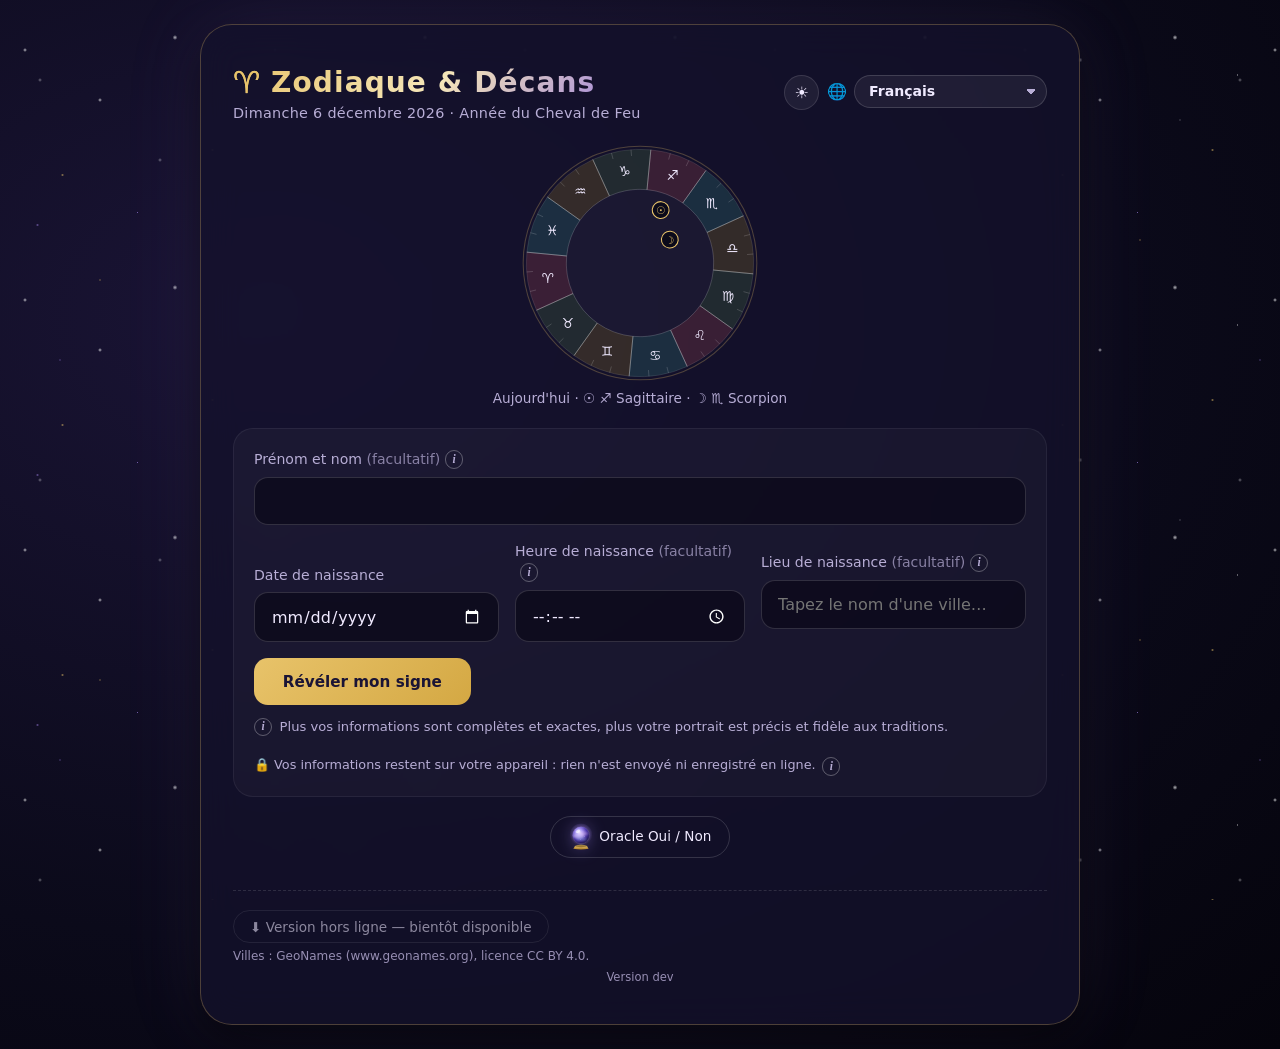
==== commit 3088c896: "V7.9" ====
--- a/ZODIAC.html
+++ b/ZODIAC.html
@@ -100,7 +100,18 @@
   </div>
   <p class="oracle-result" id="oracleResult" aria-live="polite"></p>
   <p class="oracle-note" id="oracleNote"></p>
+  <button type="button" class="oracle-article" id="oracleArticle" data-article-open="oracle">En savoir plus</button>
   <button type="button" class="oracle-close" id="oracleClose">Fermer</button>
+</div>
+
+<!-- ARTICLE « EN SAVOIR PLUS » (zodiac-articles.js) : ouvert depuis une bulle (i) ou depuis l'Oracle -->
+<div id="article" class="modal-overlay article-overlay hidden" role="dialog" aria-modal="true" aria-labelledby="articleTitle" aria-hidden="true">
+  <div class="modal article-card">
+    <button type="button" class="modal-close article-x" id="articleClose" aria-label="Fermer">×</button>
+    <h2 class="article-title" id="articleTitle" tabindex="-1"></h2>
+    <div class="article-body" id="articleBody"></div>
+    <button type="button" class="article-done" id="articleDone">Fermer</button>
+  </div>
 </div>
 
 <!-- SOUTENIR LE PROJET (zodiac-support.js) -->
@@ -164,6 +175,8 @@
 <script src="zodiac-compat-data.js"></script>
 <script src="zodiac-compat.js"></script>
 <script src="zodiac-app.js"></script>
+<script src="zodiac-articles-data.js"></script>
+<script src="zodiac-articles.js"></script>
 <script src="zodiac-oracle.js"></script>
 <script src="zodiac-support.js"></script>
 <script src="zodiac-portrait.js"></script>
--- a/zodiac.css
+++ b/zodiac.css
@@ -320,6 +320,7 @@
 
 /* ORACLE OUI / NON (zodiac-oracle.js) — même ambiance que l'écran de recherche, dans les deux thèmes */
 .oracle-entry{ display:flex; justify-content:center; margin-top:1.2rem; }
+.app.has-result .oracle-entry{ display:none; }   /* profil affiché : l'Oracle est dans l'onglet Tarot, pas de doublon */
 .oracle-open{
   background:transparent; border:1px solid var(--ov-15); color:var(--text); cursor:pointer;
   border-radius:999px; padding:.45rem 1.1rem; font:inherit; font-size:.85rem;
@@ -446,6 +447,44 @@
   border-radius:999px; padding:.45rem 1.4rem; font:inherit; font-size:.85rem;
 }
 .support-close:hover{ border-color:var(--gold); }
+
+/* ARTICLE « EN SAVOIR PLUS » (zodiac-articles.js) : panneau de lecture, au-dessus de l'Oracle s'il est ouvert */
+.modal-overlay.article-overlay{ z-index:210; }
+.modal.article-card{
+  max-width:42rem; max-height:calc(100vh - 2rem); max-height:calc(100dvh - 2rem); overflow-y:auto; overscroll-behavior:contain;
+  padding:2rem 2.2rem 1.6rem; text-align:start;
+}
+.article-title{
+  color:var(--gold); font-size:1.35rem; font-weight:600; line-height:1.3; margin:0 0 .4rem;
+  padding-inline-end:2.6rem; padding-bottom:.9rem; border-bottom:1px solid var(--glow);
+}
+.article-title:focus{ outline:none; }
+.modal.article-card .article-section h3{ text-align:start; color:var(--gold); font-size:1rem; font-weight:600; margin:1.5rem 0 .5rem; }
+.article-section p{ color:var(--text); font-size:.95rem; line-height:1.72; margin:0 0 .7rem; }
+.article-sources ul{ list-style:none; margin:0; padding:0; }
+.article-sources li{
+  color:var(--muted); font-size:.8rem; line-height:1.5; margin:.45rem 0;
+  padding-inline-start:.75rem; border-inline-start:2px solid var(--ov-15);
+}
+.article-done{
+  display:block; margin:1.6rem auto 0; background:transparent; border:1px solid var(--ov-15); color:var(--text);
+  cursor:pointer; border-radius:999px; padding:.45rem 1.4rem; font:inherit; font-size:.85rem;
+}
+.article-done:hover{ border-color:var(--gold); }
+.article-x:focus-visible, .article-done:focus-visible{ outline:2px solid var(--gold); outline-offset:3px; }
+@media (max-width:560px){
+  .modal-overlay.article-overlay{ padding:0; }
+  .modal.article-card{
+    max-height:100vh; max-height:100dvh; height:100%; border-radius:0; border:0;
+    padding:calc(1.4rem + env(safe-area-inset-top, 0px)) 1.2rem calc(1.4rem + env(safe-area-inset-bottom, 0px));
+  }
+  .article-card .article-x{ top:calc(.9rem + env(safe-area-inset-top, 0px)); }
+}
+.oracle-article{
+  background:none; border:0; padding:0; color:var(--gold-bright); font:inherit; font-size:.85rem; cursor:pointer;
+  text-decoration:underline; text-underline-offset:3px;
+}
+.oracle-article:focus-visible{ outline:2px solid var(--gold-bright); outline-offset:3px; border-radius:4px; }
 
 /* RESULT */
 .result{ animation:fadeIn .6s ease forwards; }
@@ -845,6 +884,11 @@
 .info-pop[hidden]{ display:none; }
 .info-pop-title{ color:var(--gold); font-weight:700; font-size:.82rem; text-transform:uppercase; letter-spacing:.08em; margin-bottom:.35rem; }
 .info-pop-text{ font-size:.88rem; line-height:1.55; }
+.info-pop-more{ margin-top:.6rem; }
+.info-pop-more[hidden]{ display:none; }
+.info-more{ background:none; border:0; padding:0; color:var(--gold); font:inherit; font-size:.86rem; font-weight:600; cursor:pointer; text-decoration:underline; text-underline-offset:3px; }
+.info-more:hover{ text-decoration-thickness:2px; }
+.info-more:focus-visible{ outline:2px solid var(--gold); outline-offset:3px; border-radius:4px; }
 .natal-complete{ margin:.2rem 0 .6rem; }
 
 .aff-hint{ font-size:.8rem; color:var(--muted); margin-bottom:.9rem; }
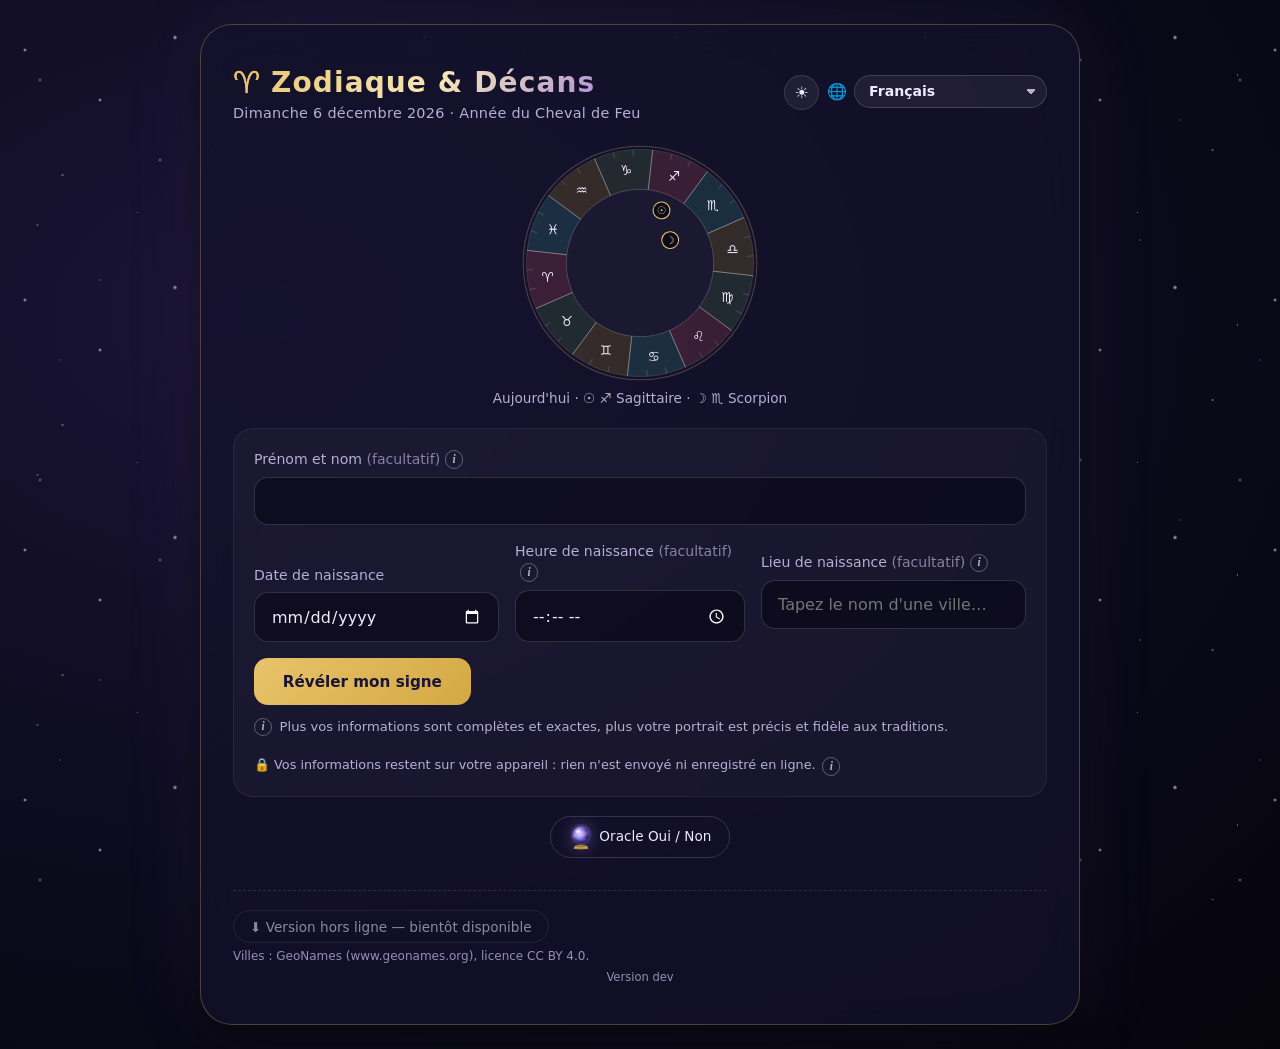
==== commit 0837e29b: "V8.0" ====
--- a/ZODIAC.html
+++ b/ZODIAC.html
@@ -179,6 +179,22 @@
 <script src="zodiac-articles.js"></script>
 <script src="zodiac-oracle.js"></script>
 <script src="zodiac-support.js"></script>
+<script src="zodiac-cosmic-ui.js"></script>
+<script src="zodiac-cosmic-fr.js"></script>
+<script src="zodiac-cosmic-en.js"></script>
+<script src="zodiac-cosmic-es.js"></script>
+<script src="zodiac-cosmic-pt.js"></script>
+<script src="zodiac-cosmic-it.js"></script>
+<script src="zodiac-cosmic-de.js"></script>
+<script src="zodiac-cosmic-tr.js"></script>
+<script src="zodiac-cosmic-ru.js"></script>
+<script src="zodiac-cosmic-ar.js"></script>
+<script src="zodiac-cosmic-hi.js"></script>
+<script src="zodiac-cosmic-th.js"></script>
+<script src="zodiac-cosmic-zh.js"></script>
+<script src="zodiac-cosmic-ja.js"></script>
+<script src="zodiac-cosmic-ko.js"></script>
+<script src="zodiac-cosmic.js"></script>
 <script src="zodiac-portrait.js"></script>
 <script src="zodiac-portrait-tests.js"></script>
 
--- a/zodiac.css
+++ b/zodiac.css
@@ -159,6 +159,14 @@
 }
 .range-warn{ margin:.5rem 0 0; padding:.55rem .8rem; border-radius:10px; font-size:.85rem; color:var(--text);
   background:rgba(255,167,87,.12); border:1px solid rgba(255,167,87,.4); }
+/* Changement d'heure le jour de naissance (dstNoticeHtml, zodiac-app.js) : message, et choix pour une heure vécue deux fois */
+.dst-note{ margin:.5rem 0 0; max-width:40rem; padding:.6rem .85rem; border-radius:10px; font-size:.85rem; line-height:1.5;
+  color:var(--text); text-align:start; background:rgba(255,167,87,.12); border:1px solid rgba(255,167,87,.4); }
+.dst-note p{ margin:0; }
+.dst-choice{ display:flex; flex-wrap:wrap; gap:.4rem .9rem; margin-top:.5rem; }
+.dst-option{ display:inline-flex; align-items:center; gap:.4rem; cursor:pointer; padding:.25rem .1rem; }
+.dst-option input{ accent-color:var(--gold); width:1.05rem; height:1.05rem; margin:0; }
+.dst-option input:focus-visible{ outline:2px solid var(--gold); outline-offset:2px; }
 .compat-form .field-place{ flex:1 1 220px; }
 /* Observer le ciel cette nuit */
 .night-card{ margin-top:1.1rem; }
@@ -1070,6 +1078,45 @@
 .just-flipped .spread-visual{ animation:flipIn .4s ease-out; }   /* sans jeu d'opacité : la carte reste visible si l'animation ne se joue pas */
 @keyframes flipIn{ from{ transform:scaleX(.05); } to{ transform:none; } }
 .spread-done{ text-align:center; color:var(--gold); font-weight:600; margin-top:1rem; }
+/* Cosmic Daily (zodiac-cosmic.js) */
+.cosmic-card{ max-width:46rem; margin:0 auto; }
+.cosmic-card h3{ margin-bottom:.3rem; }
+.cosmic-intro{ color:var(--muted); font-size:.9rem; margin:0 0 .8rem; }
+.cosmic-date{ color:var(--text); font-weight:600; margin:0 0 .25rem; }
+.cosmic-sky{ margin:0 0 1rem; font-size:.9rem; color:var(--text); }
+.cosmic-sky-label{ color:var(--gold); font-weight:600; margin-inline-end:.35rem; }
+.cosmic-controls{ display:flex; flex-wrap:wrap; align-items:center; gap:.8rem 1.4rem; margin-bottom:1.1rem;
+  padding:.7rem .9rem; border-radius:12px; background:var(--ov-04, rgba(255,255,255,.04)); border:1px solid var(--ov-08); }
+.cosmic-field{ display:flex; align-items:center; gap:.5rem; }
+.cosmic-field label, .cosmic-voice-label{ color:var(--muted); font-size:.8rem; text-transform:uppercase; letter-spacing:.08em; }
+.cosmic-field select{ font:inherit; font-size:.92rem; color:var(--text); background:var(--bg-card); border:1px solid var(--ov-15);
+  border-radius:8px; padding:.35rem .55rem; }
+.cosmic-voices{ display:flex; flex-wrap:wrap; align-items:center; gap:.3rem .8rem; }
+.cosmic-voice{ display:inline-flex; align-items:center; gap:.35rem; cursor:pointer; font-size:.92rem; }
+.cosmic-voice input{ accent-color:var(--gold); width:1.05rem; height:1.05rem; margin:0; }
+.cosmic-voice input:focus-visible, .cosmic-field select:focus-visible{ outline:2px solid var(--gold); outline-offset:2px; }
+.cosmic-rubrics{ display:grid; grid-template-columns:repeat(auto-fit, minmax(240px, 1fr)); gap:.8rem; }
+.cosmic-rubric{ padding:.8rem .95rem; border-radius:14px; background:var(--ov-04, rgba(255,255,255,.04)); border:1px solid var(--ov-08); }
+.cosmic-rubric h4{ margin:0 0 .4rem; color:var(--gold); font-size:.92rem; font-weight:700; }
+.cosmic-rubric p{ margin:0; color:var(--text); font-size:.93rem; line-height:1.6; }
+.cosmic-roast{ grid-column:1 / -1; border-color:rgba(232,195,106,.4); background:linear-gradient(160deg, rgba(232,195,106,.09), rgba(155,123,255,.07)); }
+.cosmic-mercury{ grid-column:1 / -1; margin:.1rem 0 0; font-size:.88rem; color:var(--text); font-style:italic; }
+.cosmic-wait{ color:var(--muted); }
+.cosmic-foot{ display:flex; flex-wrap:wrap; align-items:center; justify-content:space-between; gap:.6rem 1rem; margin-top:1.1rem; }
+.cosmic-note{ margin:0; color:var(--muted); font-size:.82rem; font-style:italic; }
+
+/* Synthèse d'un tirage retourné (spreadSynthHtml, zodiac-spreads.js) : bien visible, ton encourageant */
+.spread-synth{ margin:1.4rem auto 0; max-width:40rem; padding:1rem 1.2rem 1.05rem; border-radius:16px; text-align:start;
+  background:linear-gradient(160deg, rgba(232,195,106,.10), rgba(155,123,255,.07)); border:1px solid rgba(232,195,106,.38); }
+.synth-title{ margin:0 0 .55rem; color:var(--gold); font-size:1.02rem; font-weight:600; }
+.synth-tendency{ display:inline-block; margin:0 0 .6rem; padding:.18rem .7rem; border-radius:999px; font-size:.8rem; font-weight:600;
+  color:var(--text); border:1px solid var(--ov-15); }
+.synth-up .synth-tendency{ background:rgba(110,200,140,.16); border-color:rgba(110,200,140,.55); }
+.synth-open .synth-tendency{ background:rgba(232,195,106,.16); border-color:rgba(232,195,106,.6); }
+.synth-work .synth-tendency{ background:rgba(255,167,87,.15); border-color:rgba(255,167,87,.55); }
+.synth-text{ margin:0 0 .55rem; color:var(--text); font-size:.95rem; line-height:1.65; }
+.synth-months{ margin:0 0 .45rem; color:var(--text); font-size:.9rem; line-height:1.55; }
+.synth-close{ margin:.6rem 0 0; color:var(--muted); font-size:.86rem; font-style:italic; line-height:1.5; }
 .spread-slot{ display:flex; flex-direction:column; align-items:center; gap:.5rem; text-align:center; animation:dealIn .45s ease-out backwards; }
 .spread-slot:nth-child(2){ animation-delay:.15s; } .spread-slot:nth-child(3){ animation-delay:.3s; }
 .spread-slot .traits{ justify-content:center; }
@@ -1146,9 +1193,9 @@
 .compat-view > .card{ margin:0; }
 
 /* Onglets du résultat (en fin de fichier : passe après les règles générales des onglets).
-   Cinq onglets : sur ordinateur, côte à côte en format compact (icône au-dessus du titre) ;
+   Sept onglets : sur ordinateur, côte à côte en format compact (icône au-dessus du titre) ;
    sur mobile, grille de deux colonnes (le dernier onglet, seul sur sa ligne, prend toute la largeur). */
-.view-tabs{ grid-template-columns:repeat(6, minmax(0, 1fr)); max-width:none; }
+.view-tabs{ grid-template-columns:repeat(7, minmax(0, 1fr)); max-width:none; }
 .view-tabs button{ flex-direction:column; text-align:center; gap:.35rem; padding:.75rem .5rem; }
 .vt-txt{ align-items:center; }
 .vt-title{ font-size:.9rem; } .vt-sub{ font-size:.72rem; }
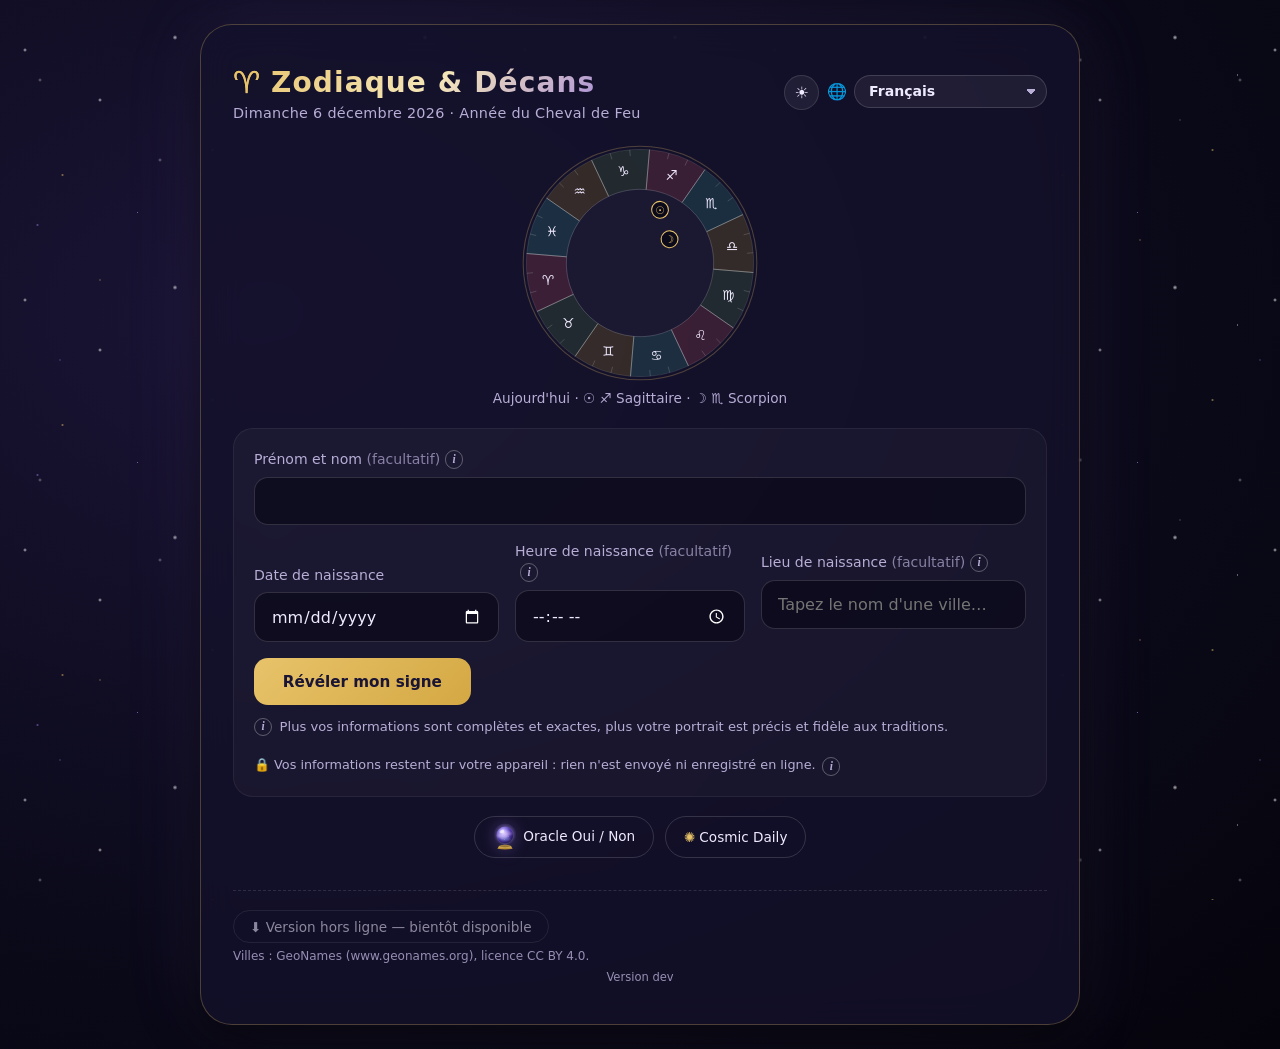
==== commit 008f173a: "V8.1" ====
--- a/ZODIAC.html
+++ b/ZODIAC.html
@@ -61,7 +61,8 @@
     <p class="field-hint"><span class="field-hint-icon" aria-hidden="true">i</span> <span id="timePlaceHint"></span></p>
     <p class="privacy-line"><span aria-hidden="true">🔒</span> <span id="privacyLine"></span> <span class="info-slot" id="infoSlotPrivacy"></span></p>
   </div>
-  <div class="oracle-entry"><button type="button" class="oracle-open" id="oracleOpen" data-oracle-open><span class="cb-mini" data-crystal="home"></span> <span id="oracleOpenLabel">Oracle Oui / Non</span></button></div>
+  <div class="oracle-entry"><button type="button" class="oracle-open" id="oracleOpen" data-oracle-open><span class="cb-mini" data-crystal="home"></span> <span id="oracleOpenLabel">Oracle Oui / Non</span></button>
+    <button type="button" class="oracle-open cosmic-open" id="cosmicOpen"><span class="cosmic-open-icon" aria-hidden="true">✺</span> <span id="cosmicOpenLabel">Cosmic Daily</span></button></div>
   <div id="errorMsg" class="error-msg hidden" role="alert"></div>
   <div class="history" id="history" hidden></div>
 
@@ -102,6 +103,14 @@
   <p class="oracle-note" id="oracleNote"></p>
   <button type="button" class="oracle-article" id="oracleArticle" data-article-open="oracle">En savoir plus</button>
   <button type="button" class="oracle-close" id="oracleClose">Fermer</button>
+</div>
+
+<!-- COSMIC DAILY depuis l'accueil, sans profil (zodiac-cosmic.js) -->
+<div id="cosmicDialog" class="modal-overlay cosmic-overlay hidden" role="dialog" aria-modal="true" aria-hidden="true">
+  <div class="modal cosmic-modal">
+    <button type="button" class="modal-close" id="cosmicDlgClose" aria-label="Fermer">×</button>
+    <div id="cosmicDlgBody"></div>
+  </div>
 </div>
 
 <!-- ARTICLE « EN SAVOIR PLUS » (zodiac-articles.js) : ouvert depuis une bulle (i) ou depuis l'Oracle -->
--- a/zodiac.css
+++ b/zodiac.css
@@ -327,7 +327,7 @@
 @keyframes pulseText{ 0%,100%{opacity:.5} 50%{opacity:1} }
 
 /* ORACLE OUI / NON (zodiac-oracle.js) — même ambiance que l'écran de recherche, dans les deux thèmes */
-.oracle-entry{ display:flex; justify-content:center; margin-top:1.2rem; }
+.oracle-entry{ display:flex; flex-wrap:wrap; justify-content:center; gap:.7rem; margin-top:1.2rem; }
 .app.has-result .oracle-entry{ display:none; }   /* profil affiché : l'Oracle est dans l'onglet Tarot, pas de doublon */
 .oracle-open{
   background:transparent; border:1px solid var(--ov-15); color:var(--text); cursor:pointer;
@@ -1102,6 +1102,28 @@
 .cosmic-roast{ grid-column:1 / -1; border-color:rgba(232,195,106,.4); background:linear-gradient(160deg, rgba(232,195,106,.09), rgba(155,123,255,.07)); }
 .cosmic-mercury{ grid-column:1 / -1; margin:.1rem 0 0; font-size:.88rem; color:var(--text); font-style:italic; }
 .cosmic-wait{ color:var(--muted); }
+.cosmic-ambiance{ margin:0 0 1rem; color:var(--text); font-style:italic; line-height:1.55; }
+.cosmic-roastmy{ margin-top:1.1rem; }
+.cosmic-roast-btn{ font:inherit; font-weight:700; font-size:.95rem; color:var(--text); cursor:pointer; padding:.6rem 1.2rem; border-radius:999px;
+  background:linear-gradient(135deg, rgba(232,195,106,.18), rgba(155,123,255,.16)); border:1px solid rgba(232,195,106,.5); }
+.cosmic-roast-btn:hover{ border-color:var(--gold); }
+.cosmic-roast-btn:focus-visible{ outline:2px solid var(--gold); outline-offset:3px; }
+.cosmic-roast-box{ margin-top:.8rem; padding:1rem 1.1rem; border-radius:14px; border:1px solid rgba(232,195,106,.4);
+  background:linear-gradient(160deg, rgba(232,195,106,.09), rgba(155,123,255,.08)); }
+.cosmic-roast-box[hidden]{ display:none; }
+.cosmic-roast-hint{ margin:0 0 .5rem; color:var(--muted); font-size:.85rem; font-style:italic; }
+.cosmic-roast-text{ margin:0 0 .8rem; color:var(--text); font-size:1rem; line-height:1.65; }
+.cosmic-roast-actions{ display:flex; flex-wrap:wrap; gap:.5rem; }
+.cosmic-open-icon{ color:var(--gold); }
+.modal-overlay.cosmic-overlay{ z-index:205; }
+.modal.cosmic-modal{ max-width:48rem; max-height:calc(100vh - 2rem); max-height:calc(100dvh - 2rem); overflow-y:auto; overscroll-behavior:contain;
+  padding:1.6rem 1.4rem 1.4rem; text-align:start; }
+.cosmic-modal .cosmic-card{ margin:0; border:0; background:none; box-shadow:none; padding:0; }
+@media (max-width:560px){
+  .modal-overlay.cosmic-overlay{ padding:0; }
+  .modal.cosmic-modal{ max-height:100vh; max-height:100dvh; height:100%; border-radius:0; border:0;
+    padding:calc(1.2rem + env(safe-area-inset-top, 0px)) 1rem calc(1.2rem + env(safe-area-inset-bottom, 0px)); }
+}
 .cosmic-foot{ display:flex; flex-wrap:wrap; align-items:center; justify-content:space-between; gap:.6rem 1rem; margin-top:1.1rem; }
 .cosmic-note{ margin:0; color:var(--muted); font-size:.82rem; font-style:italic; }
 
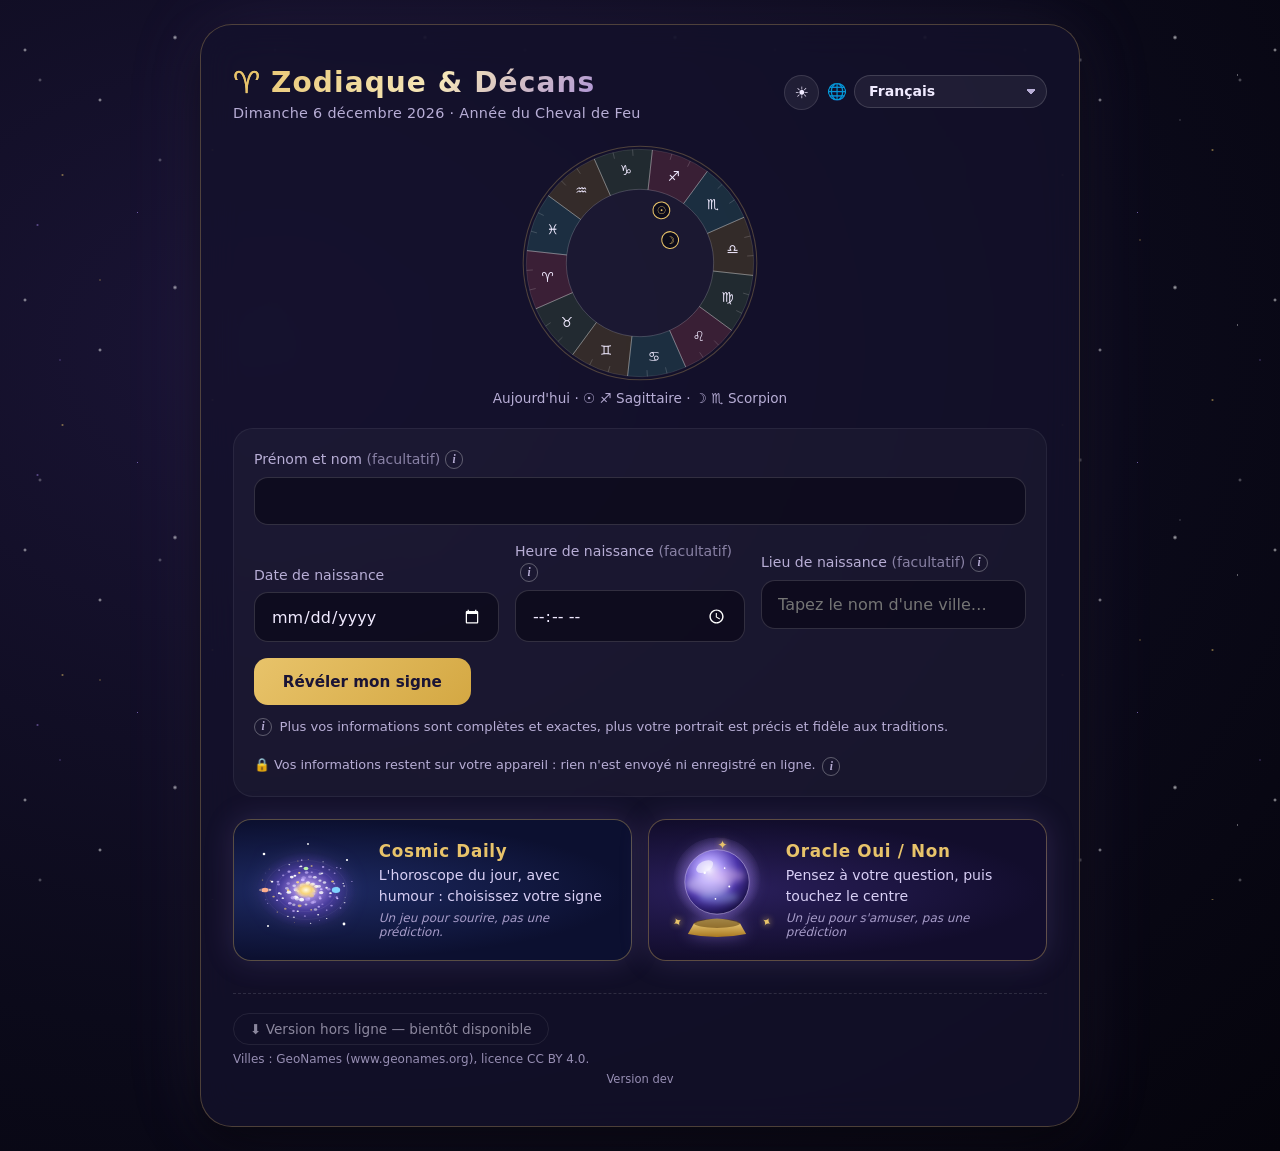
==== commit 071ac191: "V8.2" ====
--- a/ZODIAC.html
+++ b/ZODIAC.html
@@ -61,8 +61,17 @@
     <p class="field-hint"><span class="field-hint-icon" aria-hidden="true">i</span> <span id="timePlaceHint"></span></p>
     <p class="privacy-line"><span aria-hidden="true">🔒</span> <span id="privacyLine"></span> <span class="info-slot" id="infoSlotPrivacy"></span></p>
   </div>
-  <div class="oracle-entry"><button type="button" class="oracle-open" id="oracleOpen" data-oracle-open><span class="cb-mini" data-crystal="home"></span> <span id="oracleOpenLabel">Oracle Oui / Non</span></button>
-    <button type="button" class="oracle-open cosmic-open" id="cosmicOpen"><span class="cosmic-open-icon" aria-hidden="true">✺</span> <span id="cosmicOpenLabel">Cosmic Daily</span></button></div>
+  <!-- Entrées de l'accueil (masquées quand un profil est affiché) : Cosmic Daily (zodiac-cosmic.js), Oracle (zodiac-oracle.js) -->
+  <div class="home-entries">
+    <button type="button" class="oracle-teaser home-teaser cosmic-teaser" id="cosmicOpen">
+      <span class="cosmic-galaxy" data-galaxy aria-hidden="true"></span>
+      <span class="ot-txt"><span class="ot-title" id="cosmicOpenLabel">Cosmic Daily</span><span class="ot-sub" id="cosmicOpenSub"></span><span class="ot-note" id="cosmicOpenNote"></span></span>
+    </button>
+    <button type="button" class="oracle-teaser home-teaser" id="oracleOpen" data-oracle-open>
+      <span class="cb-teaser" data-crystal="home" data-orbit="3"></span>
+      <span class="ot-txt"><span class="ot-title" id="oracleOpenLabel">Oracle Oui / Non</span><span class="ot-sub" id="oracleOpenSub"></span><span class="ot-note" id="oracleOpenNote"></span></span>
+    </button>
+  </div>
   <div id="errorMsg" class="error-msg hidden" role="alert"></div>
   <div class="history" id="history" hidden></div>
 
--- a/zodiac.css
+++ b/zodiac.css
@@ -327,14 +327,10 @@
 @keyframes pulseText{ 0%,100%{opacity:.5} 50%{opacity:1} }
 
 /* ORACLE OUI / NON (zodiac-oracle.js) — même ambiance que l'écran de recherche, dans les deux thèmes */
-.oracle-entry{ display:flex; flex-wrap:wrap; justify-content:center; gap:.7rem; margin-top:1.2rem; }
-.app.has-result .oracle-entry{ display:none; }   /* profil affiché : l'Oracle est dans l'onglet Tarot, pas de doublon */
-.oracle-open{
-  background:transparent; border:1px solid var(--ov-15); color:var(--text); cursor:pointer;
-  border-radius:999px; padding:.45rem 1.1rem; font:inherit; font-size:.85rem;
-}
-.oracle-open:hover{ border-color:var(--gold); }
-.oracle-open:focus-visible{ outline:2px solid var(--gold); outline-offset:3px; }
+.home-entries{ display:grid; grid-template-columns:repeat(2, minmax(0, 1fr)); gap:1rem; max-width:920px; margin:1.4rem auto 0; }
+.app.has-result .home-entries{ display:none; }   /* profil affiché : Cosmic Daily et l'Oracle sont dans les onglets, pas de doublon */
+.home-teaser{ max-width:none; margin:0; }
+@media (max-width:700px){ .home-entries{ grid-template-columns:1fr; } }
 .oracle-more{ text-align:center; margin:1.4rem 0 .4rem; }
 .oracle-overlay{
   position:fixed; inset:0; z-index:150; overflow-y:auto;
@@ -1114,7 +1110,19 @@
 .cosmic-roast-hint{ margin:0 0 .5rem; color:var(--muted); font-size:.85rem; font-style:italic; }
 .cosmic-roast-text{ margin:0 0 .8rem; color:var(--text); font-size:1rem; line-height:1.65; }
 .cosmic-roast-actions{ display:flex; flex-wrap:wrap; gap:.5rem; }
-.cosmic-open-icon{ color:var(--gold); }
+/* Carte Cosmic Daily de l'accueil : galaxie qui tourne, planètes en orbite, étoiles qui scintillent (galaxySvg) */
+.cosmic-teaser{ background:radial-gradient(ellipse at 20% 50%, #1d2a63 0%, #0c1030 70%); }
+.cosmic-galaxy{ display:inline-block; width:100px; height:100px; flex:none; filter:drop-shadow(0 0 10px rgba(180,140,255,.45)); }
+.cosmic-galaxy svg{ width:100%; height:100%; overflow:visible; }
+.gx-spin{ transform-origin:50px 50px; animation:gxSpin 50s linear infinite; }
+.gx-orbit{ transform-origin:50px 50px; animation:gxSpin 9s linear infinite; }
+.gx-orbit.o2{ animation-duration:16s; }
+.gx-orbit.o3{ animation-duration:24s; animation-direction:reverse; }
+.gx-tw{ animation:gxTwinkle 3.2s ease-in-out infinite; }
+.gx-tw.t2{ animation-delay:-1s; } .gx-tw.t3{ animation-delay:-2.1s; } .gx-tw.t4{ animation-delay:-.5s; }
+@keyframes gxSpin{ to{ transform:rotate(360deg); } }
+@keyframes gxTwinkle{ 0%, 100%{ opacity:.25; } 50%{ opacity:1; } }
+@media (prefers-reduced-motion: reduce){ .gx-spin, .gx-orbit, .gx-tw{ animation:none !important; } }
 .modal-overlay.cosmic-overlay{ z-index:205; }
 .modal.cosmic-modal{ max-width:48rem; max-height:calc(100vh - 2rem); max-height:calc(100dvh - 2rem); overflow-y:auto; overscroll-behavior:contain;
   padding:1.6rem 1.4rem 1.4rem; text-align:start; }
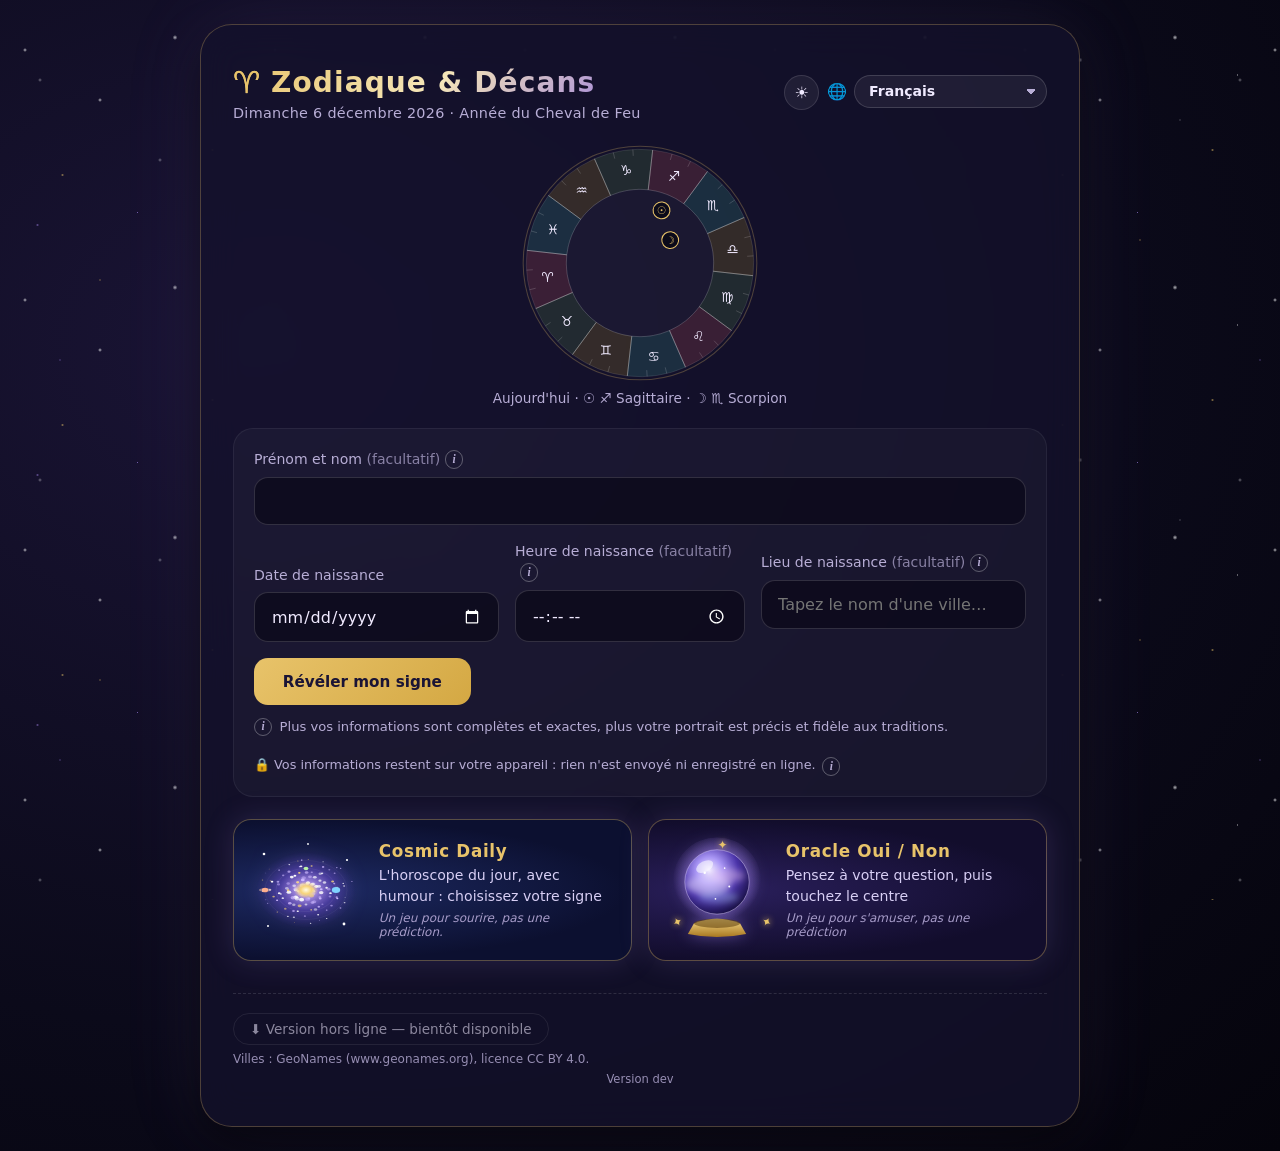
==== commit 8cbdc053: "V8.3" ====
--- a/ZODIAC.html
+++ b/ZODIAC.html
@@ -213,6 +213,21 @@
 <script src="zodiac-cosmic-ja.js"></script>
 <script src="zodiac-cosmic-ko.js"></script>
 <script src="zodiac-cosmic.js"></script>
+<script src="zodiac-tarot-themes-ui.js"></script>
+<script src="zodiac-tarot-themes-fr.js"></script>
+<script src="zodiac-tarot-themes-en.js"></script>
+<script src="zodiac-tarot-themes-es.js"></script>
+<script src="zodiac-tarot-themes-pt.js"></script>
+<script src="zodiac-tarot-themes-it.js"></script>
+<script src="zodiac-tarot-themes-de.js"></script>
+<script src="zodiac-tarot-themes-tr.js"></script>
+<script src="zodiac-tarot-themes-ru.js"></script>
+<script src="zodiac-tarot-themes-ar.js"></script>
+<script src="zodiac-tarot-themes-hi.js"></script>
+<script src="zodiac-tarot-themes-th.js"></script>
+<script src="zodiac-tarot-themes-zh.js"></script>
+<script src="zodiac-tarot-themes-ja.js"></script>
+<script src="zodiac-tarot-themes-ko.js"></script>
 <script src="zodiac-portrait.js"></script>
 <script src="zodiac-portrait-tests.js"></script>
 
--- a/zodiac.css
+++ b/zodiac.css
@@ -1135,6 +1135,23 @@
 .cosmic-foot{ display:flex; flex-wrap:wrap; align-items:center; justify-content:space-between; gap:.6rem 1rem; margin-top:1.1rem; }
 .cosmic-note{ margin:0; color:var(--muted); font-size:.82rem; font-style:italic; }
 
+/* Tarot par thème (zodiac-spreads.js) : choix du thème, rappel, récit « Votre lecture » */
+.spread-themes{ border:0; margin:.9rem 0 0; padding:0; display:flex; flex-wrap:wrap; align-items:center; gap:.4rem .6rem; }
+.spread-themes legend{ width:100%; margin-bottom:.35rem; padding:0; }
+.spread-theme-opt{ display:inline-flex; align-items:center; gap:.4rem; cursor:pointer; padding:.35rem .8rem; border-radius:999px;
+  border:1px solid var(--ov-15); font-size:.9rem; }
+.spread-theme-opt:has(input:checked){ border-color:var(--gold); background:rgba(232,195,106,.1); }
+.spread-theme-opt input{ accent-color:var(--gold); width:1rem; height:1rem; margin:0; }
+.spread-theme-opt input:focus-visible{ outline:2px solid var(--gold); outline-offset:2px; }
+.spread-theme{ text-align:center; margin:.2rem 0 .6rem; color:var(--gold); font-size:.88rem; font-weight:600; }
+.spread-story{ margin:1.4rem auto 0; max-width:40rem; padding:1rem 1.2rem; border-radius:16px; text-align:start;
+  background:var(--ov-04, rgba(255,255,255,.04)); border:1px solid var(--ov-15); }
+.story-title{ margin:0 0 .7rem; color:var(--gold); font-size:1.02rem; font-weight:600; }
+.story-line{ margin:0 0 .7rem; color:var(--text); font-size:.95rem; line-height:1.65; }
+.story-lead{ font-weight:600; }
+.story-combo{ margin:.4rem 0 0; color:var(--text); font-size:.92rem; line-height:1.6; font-style:italic; }
+.story-combo span{ color:var(--gold); font-style:normal; }
+
 /* Synthèse d'un tirage retourné (spreadSynthHtml, zodiac-spreads.js) : bien visible, ton encourageant */
 .spread-synth{ margin:1.4rem auto 0; max-width:40rem; padding:1rem 1.2rem 1.05rem; border-radius:16px; text-align:start;
   background:linear-gradient(160deg, rgba(232,195,106,.10), rgba(155,123,255,.07)); border:1px solid rgba(232,195,106,.38); }
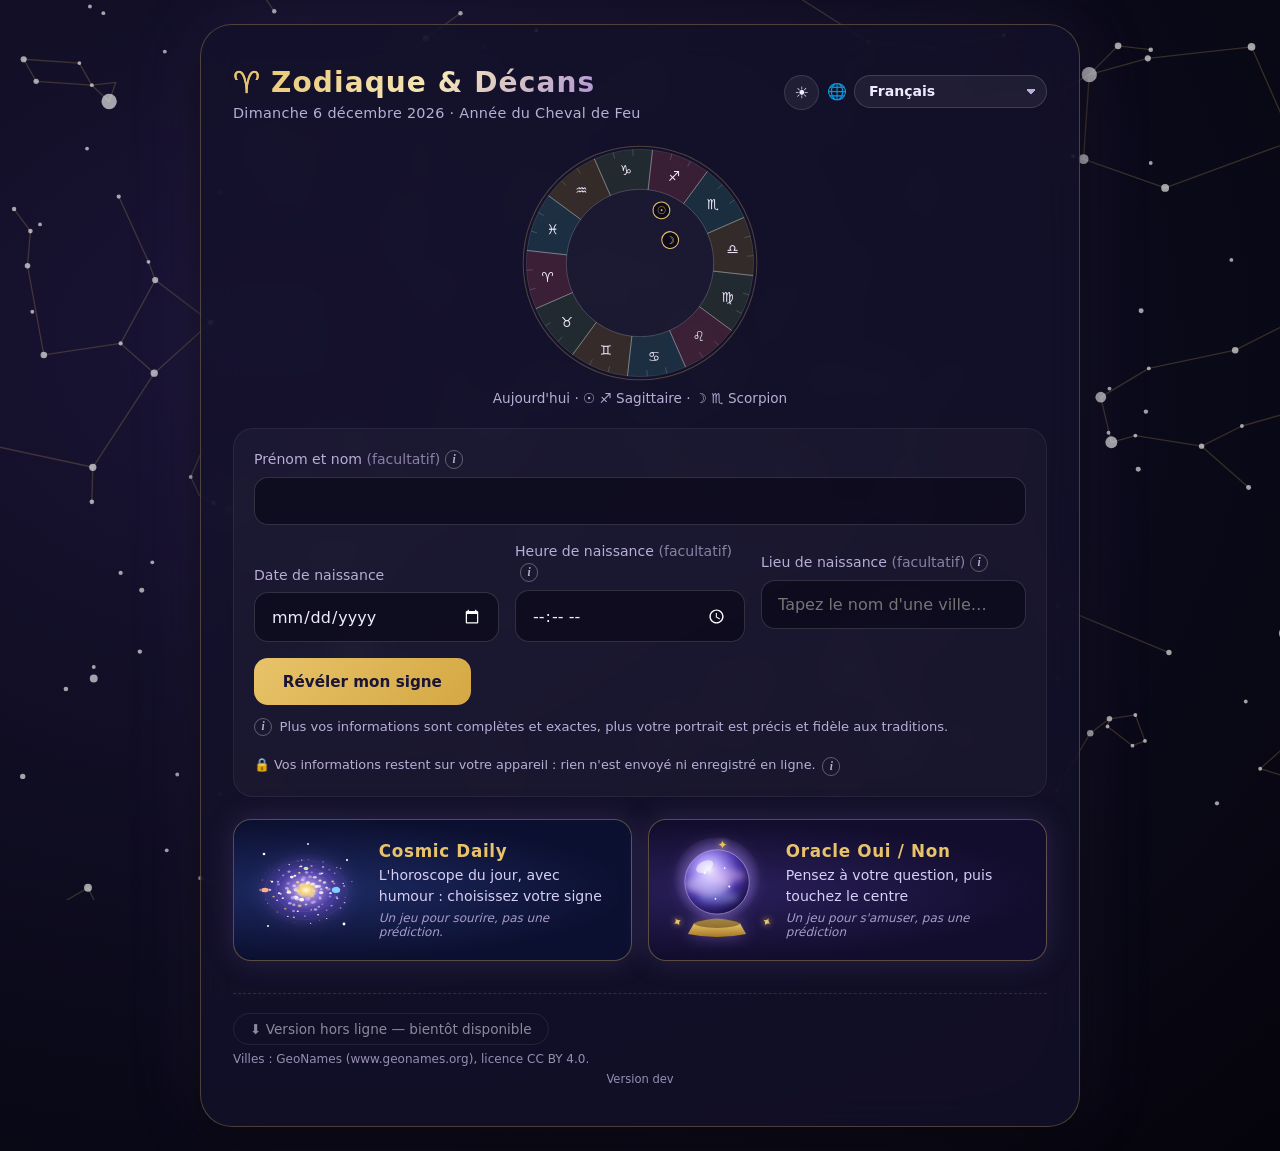
==== commit 50a6a2ff: "V8.4.2" ====
--- a/ZODIAC.html
+++ b/ZODIAC.html
@@ -12,6 +12,7 @@
 <script>try { if (localStorage.getItem('zodiac_theme') === 'light') document.documentElement.dataset.theme = 'light'; } catch (e) {}</script>
 </head>
 <body>
+<div id="skyBg" class="sky-bg-layer" aria-hidden="true"></div>
 
 <div class="app">
   <header class="header">
--- a/zodiac.css
+++ b/zodiac.css
@@ -10,6 +10,7 @@
   --field-bg:rgba(10,8,25,.7); --scheme:dark; --option-bg:#1a1435; --on-gold:#1a1435; --on-purple:#0b0a1a; --purple-ink:#c4b0f0; --h1-mid:#f5e6b8;
   --modal-bg:linear-gradient(160deg,#1a1435,#0f0c24); --toast-bg:rgba(20,18,45,.95); --export-bg:#0b0a1a;
   --gold-bright:#e8c36a; --stars-opacity:.7; --stars2-opacity:.4;
+  --skybg-line:rgba(232,195,106,.2); --skybg-star:rgba(255,255,255,.62);
   --star-5:#f8d677; --star-5-glow:0 0 8px rgba(248,214,119,.7); --star-4:#e8c269; --star-4-glow:0 0 5px rgba(232,194,105,.4);
   --star-3:#c1a057; --star-2:#957e50; --star-1:#71634b;
   --gold:#e8c36a; --purple:#9b7ede;
@@ -31,6 +32,7 @@
   --field-bg:#ffffff; --scheme:light; --option-bg:#ffffff; --on-gold:#ffffff; --on-purple:#ffffff; --purple-ink:#5a3fa8; --h1-mid:#b08a2e;
   --modal-bg:linear-gradient(160deg,#ffffff,#f1edfb); --toast-bg:rgba(255,255,255,.97); --export-bg:#f4f1fb;
   --stars-opacity:.35; --stars2-opacity:.2;
+  --skybg-line:rgba(91,81,128,.2); --skybg-star:rgba(59,51,102,.38);
   --star-5:#b8860b; --star-5-glow:none; --star-4:#c49a3a; --star-4-glow:none;
   --star-3:#c9ae72; --star-2:#d6c6a0; --star-1:#e3d9c2;
 }
@@ -60,6 +62,13 @@
 }
 body::after{ background-size:400px 400px; animation-duration:200s; animation-direction:reverse; opacity:var(--stars2-opacity); }
 @keyframes starDrift{ from{background-position:0 0} to{background-position:500px 500px} }
+/* Fond : la vraie carte du ciel (skyBackground, zodiac-app.js), à la place des étoiles décoratives */
+body.has-skybg::before, body.has-skybg::after{ display:none; }
+.sky-bg-layer{ position:fixed; inset:0; z-index:1; pointer-events:none; overflow:hidden; }
+.sky-bg-layer svg{ position:absolute; left:50%; top:50%; width:150vmax; height:150vmax; transform:translate(-50%, -50%); }
+.skybg-dome{ fill:none; stroke:var(--skybg-line); stroke-width:.15; }
+.skybg-lines path{ fill:none; stroke:var(--skybg-line); stroke-width:.14; stroke-linejoin:round; }
+.skybg-stars circle{ fill:var(--skybg-star); }
 
 .app{
   position:relative; z-index:2; width:100%; max-width:880px;
@@ -163,6 +172,7 @@
 .dst-note{ margin:.5rem 0 0; max-width:40rem; padding:.6rem .85rem; border-radius:10px; font-size:.85rem; line-height:1.5;
   color:var(--text); text-align:start; background:rgba(255,167,87,.12); border:1px solid rgba(255,167,87,.4); }
 .dst-note p{ margin:0; }
+#pairDst .dst-note{ margin:.8rem 0 0; max-width:none; }   /* deuxième personne de la compatibilité */
 .dst-choice{ display:flex; flex-wrap:wrap; gap:.4rem .9rem; margin-top:.5rem; }
 .dst-option{ display:inline-flex; align-items:center; gap:.4rem; cursor:pointer; padding:.25rem .1rem; }
 .dst-option input{ accent-color:var(--gold); width:1.05rem; height:1.05rem; margin:0; }
@@ -765,6 +775,11 @@
 .wheel-caption{ color:var(--muted); font-size:.85rem; text-align:center; font-variant-emoji:text; }
 .app.has-result .wheel-caption{ font-size:.8rem; }
 @media (max-width:640px){ #wheel{ width:min(200px, 52vw); } .wheel-wrap{ margin:0 0 1.1rem; } }
+
+/* V10.13 — fondu léger au changement d'onglet (la roue tourne en continu : zodiac-app.js, wheelFrame) */
+.view-enter{ animation:viewIn .25s ease-out; }
+@keyframes viewIn{ from{ opacity:0; transform:translateY(6px); } to{ opacity:1; transform:none; } }
+@media (prefers-reduced-motion: reduce){ .view-enter{ animation:none !important; } }
 
 /* Historique des recherches */
 .history{ display:flex; flex-wrap:wrap; align-items:center; gap:.45rem; margin:-.2rem 0 1rem; }
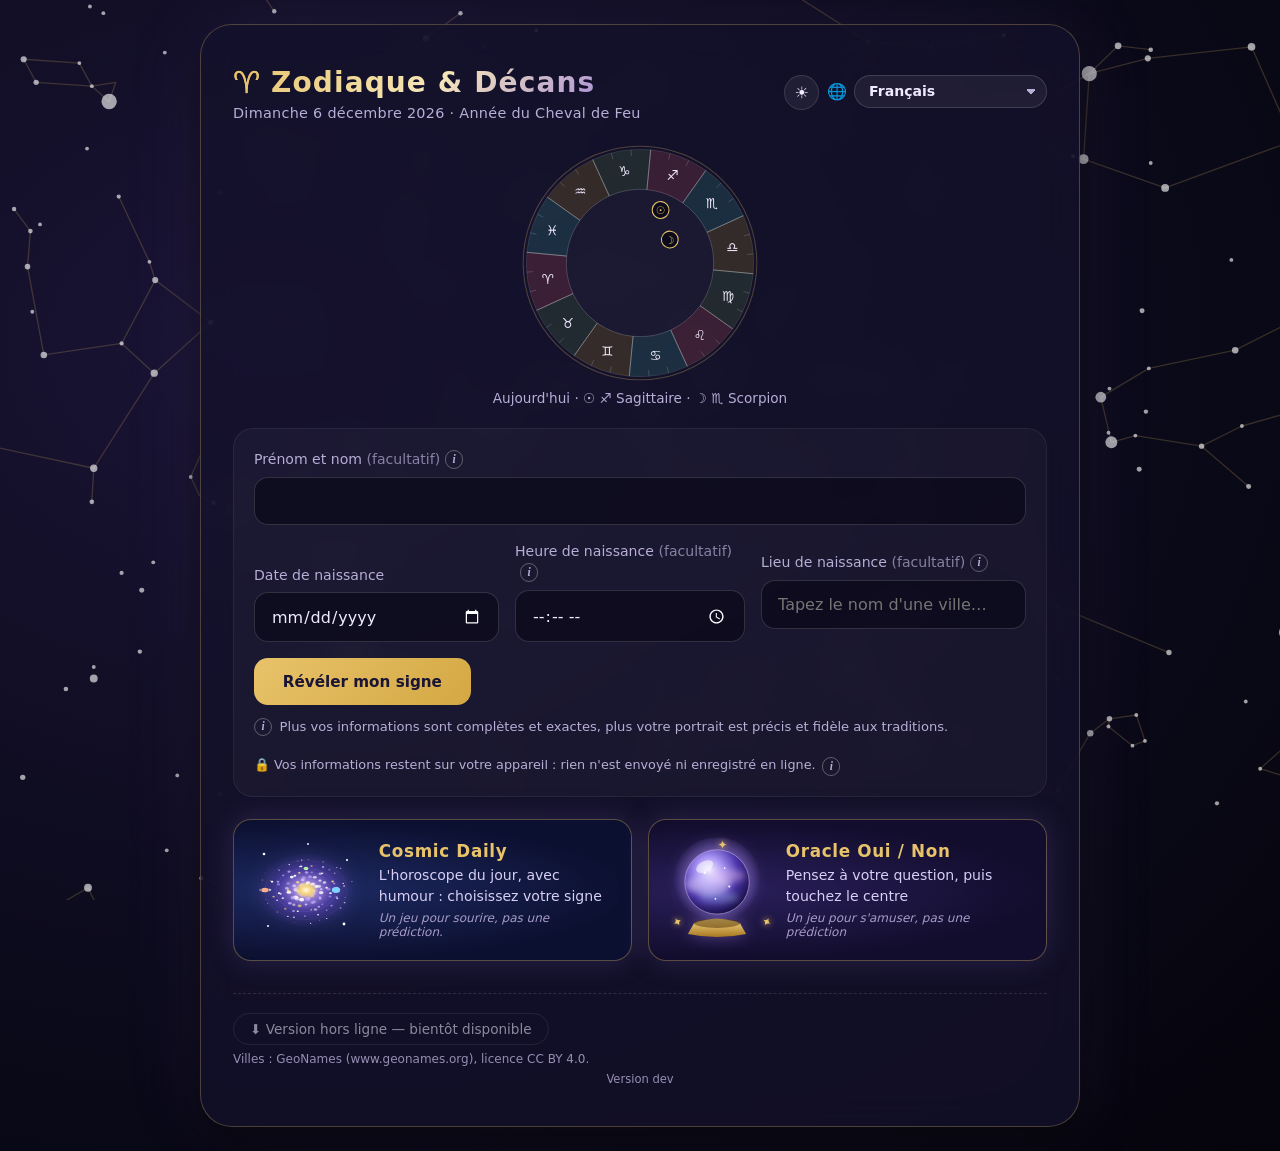
==== commit 32637f7a: "V8.4.3" ====
--- a/ZODIAC.html
+++ b/ZODIAC.html
@@ -113,6 +113,23 @@
   <p class="oracle-note" id="oracleNote"></p>
   <button type="button" class="oracle-article" id="oracleArticle" data-article-open="oracle">En savoir plus</button>
   <button type="button" class="oracle-close" id="oracleClose">Fermer</button>
+</div>
+
+<!-- CARTE DU CIEL AGRANDIE (zodiac-skyzoom.js) : zoom, déplacement, clavier -->
+<div id="skyZoom" class="modal-overlay sky-zoom-overlay hidden" role="dialog" aria-modal="true" aria-labelledby="skyZoomTitle" aria-hidden="true">
+  <div class="sky-zoom-card">
+    <div class="sky-zoom-bar">
+      <h2 class="sky-zoom-title" id="skyZoomTitle">Carte du ciel</h2>
+      <div class="sky-zoom-tools">
+        <button type="button" class="sky-zoom-btn" id="skyZoomOut" aria-label="Zoom arrière">−</button>
+        <button type="button" class="sky-zoom-btn" id="skyZoomIn" aria-label="Zoom avant">+</button>
+        <button type="button" class="sky-zoom-btn sky-zoom-reset" id="skyZoomReset">Recentrer</button>
+        <button type="button" class="sky-zoom-btn" id="skyZoomClose" aria-label="Fermer">×</button>
+      </div>
+    </div>
+    <div class="sky-zoom-view" id="skyZoomView" tabindex="0" role="group" aria-describedby="skyZoomHint"></div>
+    <p class="sky-zoom-hint" id="skyZoomHint"></p>
+  </div>
 </div>
 
 <!-- COSMIC DAILY depuis l'accueil, sans profil (zodiac-cosmic.js) -->
@@ -214,6 +231,7 @@
 <script src="zodiac-cosmic-ja.js"></script>
 <script src="zodiac-cosmic-ko.js"></script>
 <script src="zodiac-cosmic.js"></script>
+<script src="zodiac-skyzoom.js"></script>
 <script src="zodiac-tarot-themes-ui.js"></script>
 <script src="zodiac-tarot-themes-fr.js"></script>
 <script src="zodiac-tarot-themes-en.js"></script>
--- a/zodiac.css
+++ b/zodiac.css
@@ -642,7 +642,33 @@
 .map-grid{ display:grid; gap:1.4rem; align-items:start; margin-top:.6rem; }
 @media (min-width:960px){ .map-grid{ grid-template-columns:minmax(0,3fr) minmax(0,2fr); } }
 .map-main{ display:flex; flex-direction:column; align-items:center; gap:.8rem; }
-#skySvg{ width:100%; max-width:560px; height:auto; display:block; }
+#skySvg{ width:100%; max-width:560px; height:auto; display:block; cursor:zoom-in; }
+/* Carte du ciel agrandie (zodiac-skyzoom.js) */
+.sky-map-wrap{ position:relative; width:100%; max-width:560px; }
+.sky-zoom-open{ position:absolute; top:.3rem; inset-inline-end:.3rem; width:2.3rem; height:2.3rem; border-radius:50%; cursor:pointer;
+  font:inherit; font-size:1.15rem; line-height:1; color:#f0eaff; background:rgba(11,10,26,.7); border:1px solid rgba(232,195,106,.5); }
+.sky-zoom-open:hover{ border-color:var(--gold-bright); }
+.sky-zoom-open:focus-visible{ outline:2px solid var(--gold-bright); outline-offset:2px; }
+.modal-overlay.sky-zoom-overlay{ z-index:206; padding:0; background:rgba(5,4,15,.92); }
+.sky-zoom-card{ display:flex; flex-direction:column; width:100%; height:100%; max-height:100vh; max-height:100dvh;
+  padding:calc(.6rem + env(safe-area-inset-top, 0px)) .8rem calc(.6rem + env(safe-area-inset-bottom, 0px)); }
+.sky-zoom-bar{ display:flex; align-items:center; justify-content:space-between; gap:.8rem; flex-wrap:wrap; }
+.sky-zoom-title{ margin:0; color:#e8c36a; font-size:1.05rem; font-weight:600; }
+.sky-zoom-tools{ display:flex; gap:.4rem; }
+.sky-zoom-btn{ min-width:2.4rem; height:2.4rem; padding:0 .7rem; border-radius:999px; cursor:pointer; font:inherit; font-size:1.1rem;
+  color:#f0eaff; background:rgba(255,255,255,.06); border:1px solid rgba(255,255,255,.25); }
+.sky-zoom-btn.sky-zoom-reset{ font-size:.85rem; }
+.sky-zoom-btn:hover:not(:disabled){ border-color:#e8c36a; }
+.sky-zoom-btn:disabled{ opacity:.4; cursor:default; }
+.sky-zoom-btn:focus-visible, .sky-zoom-view:focus-visible{ outline:2px solid #e8c36a; outline-offset:2px; }
+.sky-zoom-view{ flex:1; min-height:0; display:flex; align-items:center; justify-content:center; touch-action:none; cursor:grab; margin:.5rem 0; border-radius:12px; }
+.sky-zoom-view:active{ cursor:grabbing; }
+.sky-zoom-svg{ width:100%; height:100%; max-width:100%; max-height:100%; --zf:1; }
+.sky-zoom-svg .cl, .sky-zoom-svg .ecl, .sky-zoom-svg .alt-ring, .sky-zoom-svg .sky-bg{ vector-effect:non-scaling-stroke; }
+.sky-zoom-svg .cl{ stroke-width:1.1px; } .sky-zoom-svg .ecl{ stroke-width:1px; } .sky-zoom-svg .alt-ring{ stroke-width:.8px; } .sky-zoom-svg .sky-bg{ stroke-width:1px; }
+.sky-zoom-svg .lbl{ font-size:calc(3.6px / var(--zf)); } .sky-zoom-svg .lbl-zod{ font-size:calc(4px / var(--zf)); }
+.sky-zoom-svg .pl-txt{ font-size:calc(4.6px / var(--zf)); }
+.sky-zoom-hint{ margin:0; text-align:center; color:#b8aed6; font-size:.82rem; }
 .sky-bg{ fill:#070616; stroke:rgba(255,255,255,.25); stroke-width:.4; }
 #skySvg.daylight .sky-bg{ fill:#1b2748; }
 #skySvg.daylight .st{ opacity:.2; }
